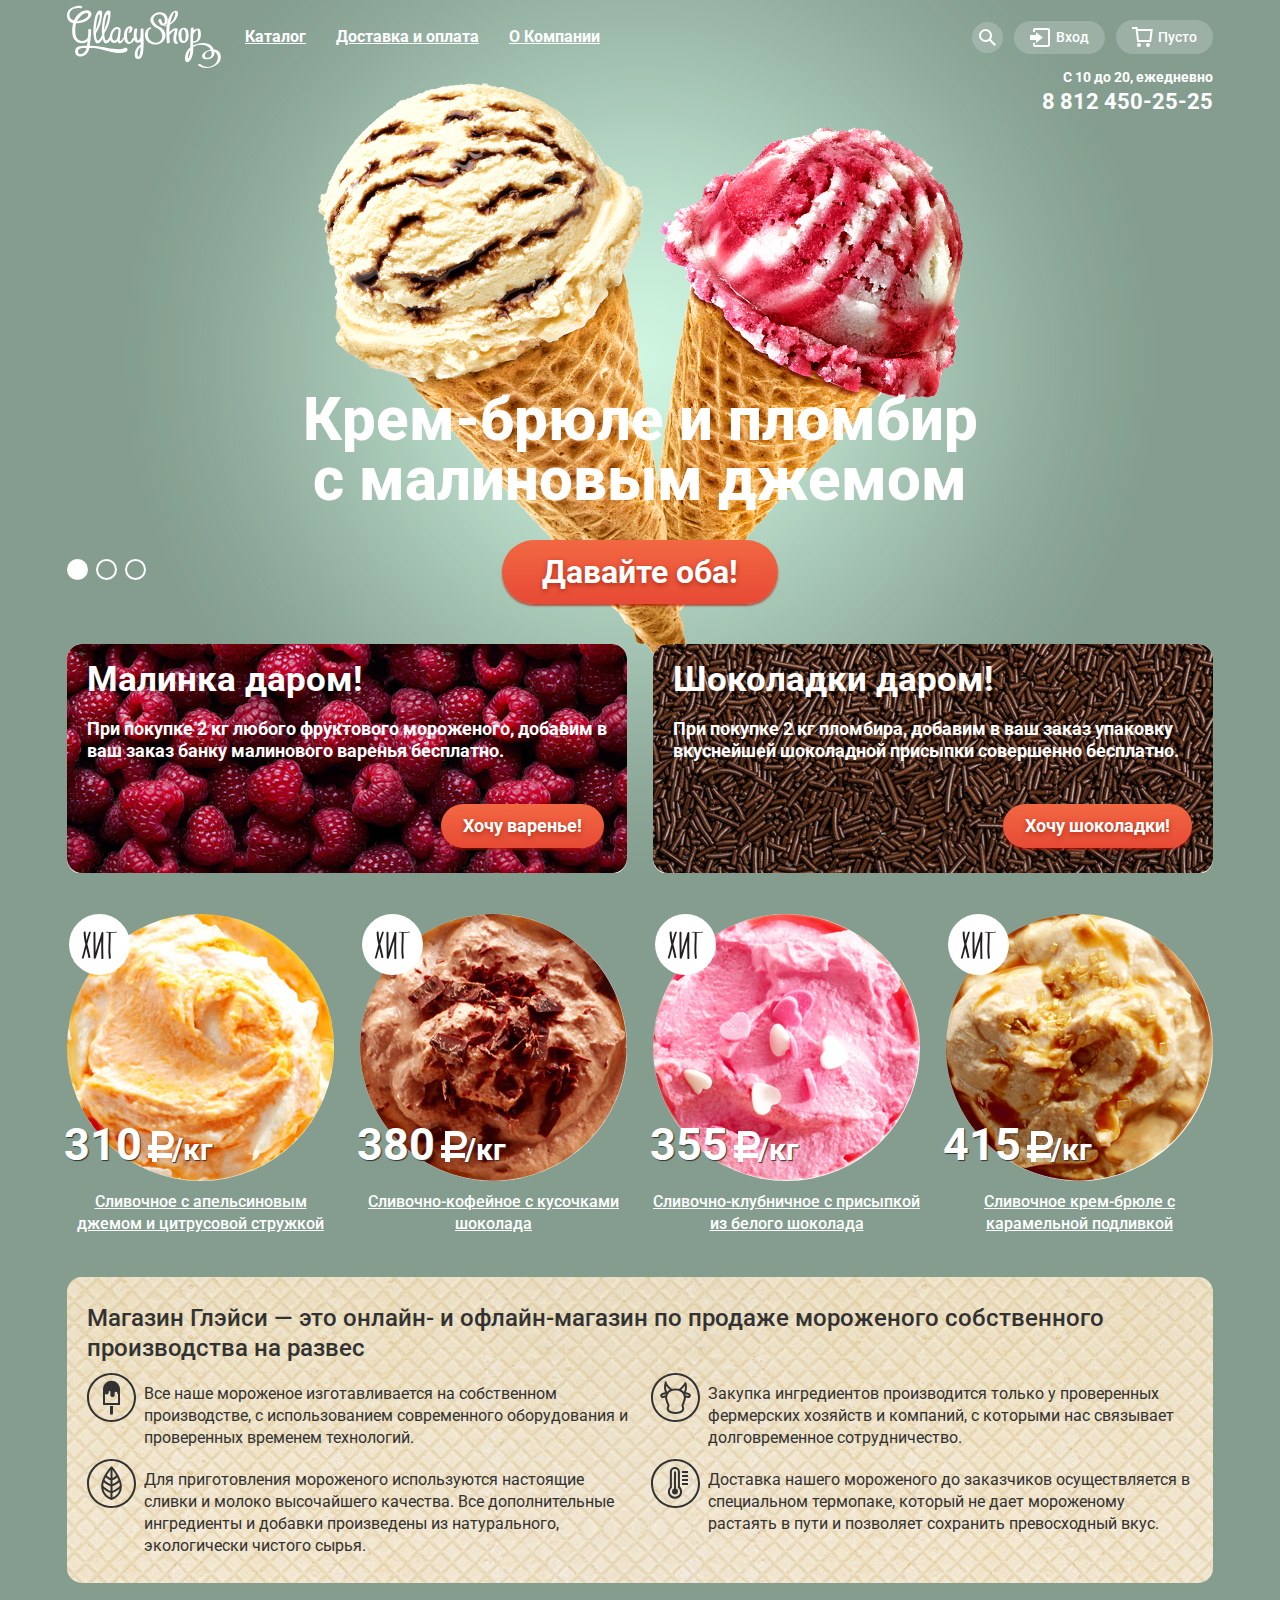
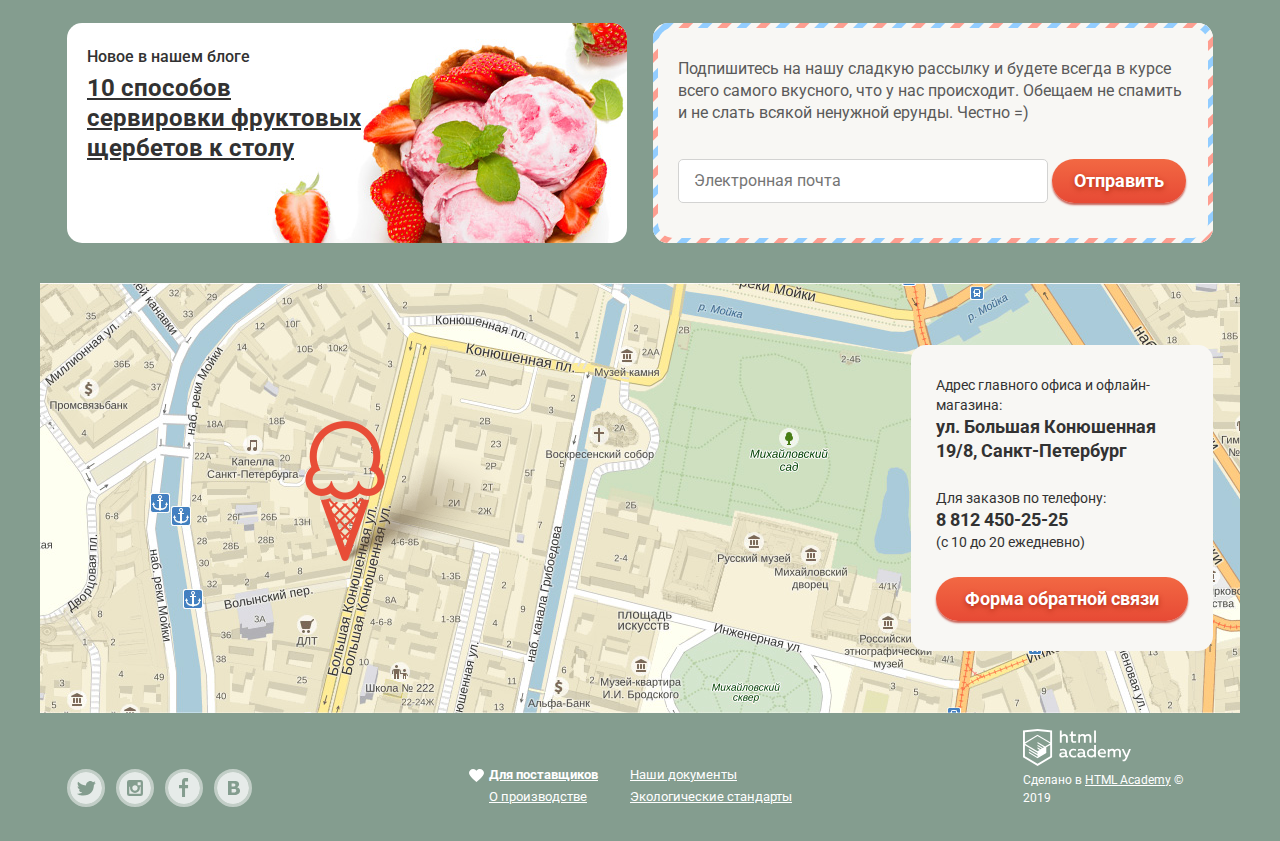
==== index.html @ c4287dc6 "Товары при наведении" ====
<!DOCTYPE html>
<html lang="ru">
<head>
  <meta charset="utf-8">
  <title>HTML Academy: Глейси</title>
  <link href="https://fonts.googleapis.com/css?family=Roboto:400,500,700&amp;subset=cyrillic" rel="stylesheet">
  <link href="css/normalize.css" rel="stylesheet">
  <link href="css/style.css" rel="stylesheet">
</head>
<body>
  <input class="visually-hidden-radio" type="radio" id="product-1" name="toggle" checked>
  <input class="visually-hidden-radio" type="radio" id="product-2" name="toggle">
  <input class="visually-hidden-radio" type="radio" id="product-3" name="toggle">
  <div class="site-wrapper">
    <div class="container">
      <header class="main-header">
        <nav class="main-navigation">
          <a class="main-header-logo"><img src="img/logo.svg" width="154" height="64" alt="Логотип магазина GlassyShop"></a>
          <ul class="list site-navigation">
            <li class="site-navigation-current"><a href="#">Каталог</a>
              <ul class="list catalog-menu">
                <li><a class="new" href="#">Новинки</a></li>
                <li><a href="catalog.html">Сливочное</a></li>
                <li><a href="#">Щербеты</a></li>
                <li><a href="#">Фруктовый лед</a></li>
                <li><a href="#">Мелорин</a></li>
              </ul>
            </li>
            <li><a href="#">Доставка и оплата</a></li>
            <li><a href="#">О Компании</a></li>
          </ul>
          <ul class="list user-navigation">
            <li class="searching">
              <a class="search" href="#">
                <svg xmlns="http://www.w3.org/2000/svg" xmlns:xlink="http://www.w3.org/1999/xlink" width="17" height="17" viewBox="0 0 17 17"><path fill="#fff" d="M16.958 15.527L11.75 10.32A6.455 6.455 0 0 0 13 6.5 6.5 6.5 0 1 0 6.5 13a6.465 6.465 0 0 0 3.839-1.263l5.205 5.204 1.414-1.414zM6.5 11C4.019 11 2 8.981 2 6.5S4.019 2 6.5 2 11 4.019 11 6.5 8.981 11 6.5 11z"/></svg>
                <span class="visually-hidden">Поиск</span>
              </a>
              <ul class="list modal-search">
                <li>
                  <form class="search-form"  method="post" action="https://echo.htmlacademy.ru">
                    <input type="search" placeholder="Что ищем?">
                  </form>
                </li>
              </ul>
            </li>
            <li class="login">
              <a href="#">
                <svg xmlns="http://www.w3.org/2000/svg" xmlns:xlink="http://www.w3.org/1999/xlink" width="21" height="19" viewBox="0 0 21 19"><g fill="#FFF"><path d="M6 14.875L12.917 9.5 6 4.125v2.917H-.042v4.917H6z"/><path d="M18 0H5C3.9 0 3 .9 3 2v2h2V2h13v15H5v-2H3v2c0 1.1.9 2 2 2h13c1.1 0 2-.9 2-2V2c0-1.1-.9-2-2-2z"/></g></svg>
                Вход
              </a>
              <ul class="list modal-login">
                <li>
                  <form class="login-form"  method="post" action="https://echo.htmlacademy.ru">
                    <p><input type="text" placeholder="Электронная почта"></p>
                    <p><input type="password" placeholder="Пароль"></p>
                    <div class="column">
                      <button class="button login-button" type="submit" value="Войти">Войти</button>
                      <div>
                        <a href="#">Забыли пароль?</a>
                        <a href="#">Новая регистрация</a>
                      </div>
                    </div>
                  </form>
                </li>
              </ul>
            </li>
            <li>
              <a aria-label="Корзина">
                <svg xmlns="http://www.w3.org/2000/svg" width="21" height="20" viewBox="0 0 21 20"><g fill="#FFF"><path d="M5.657 2.031L5.422 0H0v2h3.64l1.5 13h13.988l1.699-12.969H5.657zM17.372 13H6.922L5.888 4.031h12.66L17.372 13z"/><circle cx="6.984" cy="18" r="2"/><circle cx="15.984" cy="18" r="2"/></g></svg>
                Пусто
              </a>
            </li>
          </ul>
        </nav>
      </header>
      <main>
        <div class="timetable">
          <p>С 10 до 20, ежедневно</p>
          <a href="tel:88124502525">8 812 450-25-25</a>
        </div>
        <section class="slider">
          <div class="slider-controls">
            <label for="product-1">Первый</label>
            <label for="product-2">Второй</label>
            <label for="product-3">Третий</label>
          </div>
          <ul class="list slider-list">
            <li class="slider-item slide" id="slide1">
              <h3 class="slide-title">
                Крем-брюле и пломбир с малиновым джемом
              </h3>
              <a class="button slide-button" href="#">Давайте оба!</a>
            </li>
            <li class="slider-item slide" id="slide2">
              <h3 class="slide-title">
                Шоколадный пломбир и лимонный сорбет
              </h3>
              <a class="button slide-button" href="#">Давайте оба!</a>
            </li>
            <li class="slider-item slide" id="slide3">
              <h3 class="slide-title">
                Пломбир с помадкой и клубничный щербет
              </h3>
              <a class="button slide-button" href="#">Давайте оба!</a>
            </li>
          </ul>
        </section>
        <section class="promo">
          <ul class="list promo-list">
            <li class="promo-item promo-item-one">
              <h2>Малинка даром!</h2>
              <p>При покупке 2 кг любого фруктового мороженого, добавим в ваш заказ банку малинового варенья бесплатно.</p>
              <a class="button" href="#">Хочу варенье!</a>
            </li>
            <li class="promo-item promo-item-two">
              <h2>Шоколадки даром!</h2>
              <p>При покупке 2 кг пломбира, добавим в ваш заказ упаковку вкуснейшей шоколадной присыпки совершенно бесплатно.</p>
              <a class="button" href="#">Хочу шоколадки!</a>
            </li>
          </ul>
        </section>
        <section class="catalog">
          <ul class="list catalog-list">
            <li class="catalog-item  hit">
              <article class="ice">
                <img src="img/orange-ice-cream.jpg" width="267" height="267" alt="Шарик апельсинового мороженого">
                <p>310<span>/кг</span></p>
                <h1><a class="ice-name" href="#">Сливочное с апельсиновым джемом и цитрусовой стружкой</a></h1>
                <a class="button button-catalog" href="#">Быстрый просмотр</a>
              </article>
            </li>
            <li class="catalog-item hit">
              <article class="ice">
                <img src="img/coffee-ice-cream.jpg" width="267" height="267" alt="Шарик кофейного мороженого">
                <p>380<span>/кг</span></p>
                <h1><a class="ice-name" href="#">Сливочно-кофейное с кусочками шоколада</a></h1>
                <a class="button button-catalog" href="#">Быстрый просмотр</a>
              </article>
            </li>
            <li class="catalog-item  hit">
              <article class="ice">
                <img src="img/strawberry-ice-cream.jpg" width="267" height="267" alt="Шарик клубничного мороженого">
                <p>355<span>/кг</span></p>
                <h1><a class="ice-name" href="#">Сливочно-клубничное с присыпкой из белого шоколада</a></h1>
                <a class="button button-catalog" href="#">Быстрый просмотр</a>
              </article>
            </li>
            <li class="catalog-item  hit">
              <article class="ice">
                <img src="img/caramel-ice-cream.jpg" width="267" height="267"  alt="Шарик мороженого крем-брюле">
                <p>415<span>/кг</span></p>
                <h1><a class="ice-name" href="#">Сливочное крем-брюле с карамельной подливкой</a></h1>
                <a class="button button-catalog" href="#">Быстрый просмотр</a>
              </article>
            </li>
          </ul>
        </section>
        <section class="info">
          <b>Магазин Глэйси — это онлайн- и офлайн-магазин по продаже мороженого собственного производства на развес</b>
          <ul class="list info-list">
            <li class="ice-cream info-item">Все наше мороженое изготавливается на собственном производстве, с использованием современного оборудования и проверенных временем технологий.</li>
            <li class="farms info-item">Закупка ингредиентов  производится только у проверенных фермерских хозяйств и компаний, с которыми нас связывает долговременное сотрудничество.</li>
            <li class="eco info-item">Для приготовления мороженого используются настоящие сливки и молоко высочайшего качества. Все дополнительные ингредиенты и добавки произведены из натурального, экологически чистого сырья.</li>
            <li class="pack info-item">Доставка нашего мороженого до заказчиков осуществляется в специальном термопаке, который не дает мороженому растаять в пути и позволяет сохранить превосходный вкус.</li>
          </ul>
        </section>
        <div class="section">
          <article class="news">
            <h1>Новое в нашем блоге</h1>
            <a href="#">10 способов сервировки фруктовых щербетов к столу</a>
          </article>
          <section class="distribution">
            <div class="background">
              <p>Подпишитесь на нашу сладкую рассылку и будете всегда в курсе всего самого вкусного, что у нас происходит. Обещаем не спамить и не слать всякой ненужной ерунды. Честно =)</p>
              <form class="distribution-form" method="post" action="https://echo.htmlacademy.ru">
                <input type="text" placeholder="Электронная почта">
                <button class="button" type="submit" value="Отправить">Отправить</button>
              </form>
            </div>
          </section>
        </div>
        <section class="map-contact">
          <img src="img/map.jpg" width="1200" height="430" alt="Карта с адресом">
          <div class="contacts">
            <p>Адрес главного офиса и офлайн-магазина:</p>
            <address class="space">ул. Большая Конюшенная 19/8, Санкт-Петербург</address>
            <p>Для заказов по телефону:</p>
            <address>8 812 450-25-25</address>
            <p class="space">(с 10 до 20 ежедневно)</p>
            <a class="button feedback-button" href="#">Форма обратной связи</a>
          </div>
        </section>
      </main>
      <footer class="main-footer">
          <ul class="list social-list">
            <li>
              <a class="social-item social-tw" href="#">
                <svg xmlns="http://www.w3.org/2000/svg" width="32" height="32" viewBox="0 0 32 32"><path fill="#FFF" d="M16 0C7.164 0 0 7.164 0 16c0 8.837 7.164 16 16 16 8.837 0 16-7.163 16-16 0-8.836-7.163-16-16-16zm7.944 12.809c-.251 6.516-3.463 10.832-10.992 10.702h-.486c-.447 0-4.543-.443-5.344-1.823 2.479.19 4.247-.406 5.12-1.136-1.048-.289-2.923-.461-3.251-2.848.384.104.618.221 1.299.113-1.307-.824-2.758-1.519-2.679-3.643.311.317 1.164.518 1.46.457-.768-.233-2.149-3.244-.974-4.781 1.984 1.79 4.075 3.482 7.804 3.643.227-2.214 1.24-3.699 3.168-4.325 1.84-.479 3.255.26 3.901 1.138.737-.224 1.453-.466 2.193-.685-.004.833-.569 1.463-.935 1.709.747.165 1.423-.475 1.423-.475-.184.963-1.094 1.725-1.707 1.954z"/></svg>
                <span class="visually-hidden">Твиттер</span>
              </a>
            </li>
            <li>
              <a class="social-item social-ig" href="#">
                <svg xmlns="http://www.w3.org/2000/svg" width="32" height="32" viewBox="0 0 32 32"><g fill="#FFF"><path d="M20.916 16a4.938 4.938 0 1 1-9.877 0c0-.394.051-.773.138-1.14h-.897v6.838h11.396V14.86h-.897c.086.367.137.746.137 1.14z"/><path d="M15.978 18.659c1.466 0 2.659-1.193 2.659-2.659s-1.193-2.659-2.659-2.659c-1.466 0-2.659 1.193-2.659 2.659s1.192 2.659 2.659 2.659zM18.637 10.302h3.039v3.039h-3.039z"/><path d="M16 0C7.164 0 0 7.164 0 16c0 8.837 7.164 16 16 16 8.837 0 16-7.163 16-16 0-8.836-7.163-16-16-16zm7.955 21.698a2.285 2.285 0 0 1-2.279 2.279H10.279A2.285 2.285 0 0 1 8 21.698V10.302a2.286 2.286 0 0 1 2.279-2.279h11.396a2.286 2.286 0 0 1 2.279 2.279v11.396z"/></g></svg>
                <span class="visually-hidden">Инстаграм</span>
              </a>
            </li>
            <li>
              <a class="social-item social-fb" href="#">
                <svg xmlns="http://www.w3.org/2000/svg" width="32" height="32" viewBox="0 0 32 32"><path fill="#FFF" d="M16 0C7.164 0 0 7.163 0 16s7.164 16 16 16c8.837 0 16-7.164 16-16S24.837 0 16 0zm4.062 9.455h-3.021v3.444h3.021v3.445h-3.021v8.61H14.02v-8.61H11v-3.445h3.021V9.455c0-1.902 1.353-3.445 3.021-3.445h3.021v3.445z"/></svg>
                <span class="visually-hidden">Фейсбук</span>
              </a>
            </li>
            <li>
              <a class="social-item social-vk" href="#">
                <svg xmlns="http://www.w3.org/2000/svg" width="32" height="32" viewBox="0 0 32 32"><g fill="#FFF"><path d="M16.637 14.495c.402-.019.719-.082.951-.188.326-.145.54-.33.641-.559.101-.229.15-.496.15-.797 0-.232-.058-.465-.174-.697-.116-.232-.322-.405-.617-.517-.264-.1-.592-.155-.984-.165a76.242 76.242 0 0 0-1.652-.014h-.339v2.965h.565c.571 0 1.057-.009 1.459-.028zM18.118 17.084c-.282-.081-.672-.125-1.166-.132a127.97 127.97 0 0 0-1.55-.009h-.79v3.493h.264c1.014 0 1.74-.003 2.18-.009a3.2 3.2 0 0 0 1.212-.245c.377-.157.633-.364.774-.625s.214-.562.214-.9c0-.446-.088-.788-.261-1.03-.17-.241-.464-.423-.877-.543z"/><path d="M16 0C7.164 0 0 7.164 0 16c0 8.837 7.164 16 16 16 8.837 0 16-7.163 16-16 0-8.836-7.163-16-16-16zm6.602 20.531a3.73 3.73 0 0 1-1.124 1.327c-.552.415-1.161.71-1.823.886s-1.501.264-2.519.264h-6.121V8.987h5.443c1.13 0 1.957.038 2.48.113a5.126 5.126 0 0 1 1.561.5c.533.27.929.632 1.189 1.087.26.455.392.975.392 1.558 0 .678-.179 1.278-.536 1.795-.358.518-.863.92-1.517 1.208v.075c.917.182 1.642.559 2.179 1.13.537.571.807 1.325.807 2.261 0 .678-.138 1.283-.411 1.817z"/></g></svg>
                <span class="visually-hidden">ВКонтакте</span>
              </a>
            </li>
          </ul>
        <div class="documents">
          <ul class="list provider">
            <li><a class="strong" href="#"><strong>Для поставщиков</strong></a></li>
            <li><a href="#">О производстве</a></li>
          </ul>
          <ul class="list documents-list">
            <li><a href="#">Наши документы</a></li>
            <li><a href="#">Экологические стандарты</a></li>
          </ul>
        </div>
        <div class="copyrigth">
          <a href="https://htmlacademy.ru/intensive/htmlcss">
            <img src="img/logo-htmlacademy.svg" width="108" height="39" alt="Логотип HTML Academy">
          </a>
          <p>Сделано в <a href="https://htmlacademy.ru/intensive/htmlcss">HTML Academy</a> © 2019</p>
        </div>
      </footer>
      <form class="feedback-form" method="post" action="https://echo.htmlacademy.ru">
        <p>Мы обязательно вам ответим!</p>
        <p><input type="text" name="person" placeholder="Как вас зовут?"></p>
        <p><input type="text" name="mail" placeholder="Ваша почта для ответа?"></p>
        <p><textarea rows="6" name="letter" placeholder="Напишите что-нибудь..."></textarea></p>
        <button class="button" type="submit" value="Отправить">Отправить</button>
        <button class="modal-close" value="Закрыть">Закрыть</button>
      </form>
    </div>
  </div>
  <script>
    var feedback = document.querySelector(".feedback-button");

    var popup = document.querySelector(".feedback-form");
    var close = popup.querySelector(".modal-close");

    var person = popup.querySelector("[name=person]");
    var mail = popup.querySelector("[name=mail]");
    var letter = popup.querySelector("[name=letter]");


    feedback.addEventListener("click", function (evt) {
      evt.preventDefault();
      popup.classList.add("modal-show");
      person.focus();
  });

    close.addEventListener("click", function (evt) {
      evt.preventDefault();
      popup.classList.remove("modal-show");
      popup.classList.remove("modal-error");
    });

    popup.addEventListener("submit", function (evt) {
      if (!person.value || !mail.value || !letter.value) {
        evt.preventDefault();
        popup.classList.remove("modal-error");
        popup.offsetWidth = popup.offsetWidth;
        popup.classList.add("modal-error");
      }
    });

    window.addEventListener("keydown", function (evt) {
      if (evt.keyCode === 27) {
        evt.preventDefault();
        if (popup.classList.contains("modal-show")) {
          popup.classList.remove("modal-show");
          popup.classList.remove("modal-error");
        }
      }
    });
  </script>
</body>
</html>
---- css/style.css ----
html{
  box-sizing: border-box;
}

*, *::before, *::after{
  box-sizing: inherit;
}

body{
  margin: 0;
  font-family: "Roboto", Arial, sans-serif;
  font-size: 16px;
  line-height: 22px;
  font-weight: 400;
  color: #ffffff;
  background-color: #849d8f;
}

img{
  max-width: 100%;
  height: auto;
}

.visually-hidden-radio{
  position: absolute;
  width: 1px;
  height: 1px;
  clip: rect(0, 0, 0, 0);
}

.visually-hidden:not(:focus):not(:active){
  position: absolute;
  width: 1px;
  height: 1px;
  margin: -1px;
  border: 0;
  padding: 0;
  white-space: nowrap;
  clip-path: inset(100%);
  clip: rect(0 0 0 0);
  overflow: hidden;
}

.list{
  list-style: none;
  margin: 0px;
  padding: 0px;
}

.site-wrapper{
  background-color: #849d8f;
  background-image: url("../img/slider-one.png");
  background-repeat: no-repeat;
  background-position: top center;
  transition: background-image 0.5s ease, background-color 0.5s ease;
}

.site-wrapper::before,
.site-wrapper::after{
  content: "";
  visibility: hidden;
}

.site-wrapper::before{
  background-image: url("../img/slider-two.png");
}

.site-wrapper::after{
  background-image: url("../img/slider-three.png");
}

.container{
  width: 1200px;
  margin: 0 auto;
  padding: 0 27px;
}

.slider{
  position: relative;
  padding-top: 321px;
  text-align: center;
  color: #ffffff;
}

.slider-list{
  margin: 0;
  padding: 0;
  list-style: none;
}

.slide{
  display: none;
}

.slide-title{
  width: 700px;
  margin: -45px auto 30px;
  font-size: 60px;
  line-height: 60px;
  font-weight: 800;
}

.button{
  display: inline-block;
  padding: 10px 22px;
  text-align: center;
  vertical-align: top;
  font-size: 18px;
  line-height: 24px;
  font-weight: 700;
  text-decoration: none;
  color: #ffffff;
  text-shadow: 0 2px 5px rgba(160, 32, 11, 0.76);
  background: #f26843;
  background: linear-gradient(to bottom, #f26843 0%, #e74a35 100%);
  box-shadow: 0 2px 2px rgba(172, 16, 0, 0.64);
  border: none;
  border-radius: 25px;
  cursor: pointer;
}

.button:hover,
.button:focus{
  background: linear-gradient(to bottom, #f58669 0%, #ec6f5e 100%);
  box-shadow: 0 2px 2px rgba(172, 16, 0, 1);
}

.button:active{
  background: linear-gradient(to bottom, #d84732 0%, #e1613e 100%);
  box-shadow: inset 0 2px 2px rgba(172, 16, 0, 1);
}

a.slide-button{
  font-size: 32px;
  line-height: 44px;
  font-weight: 700;
  padding: 10px 40px;
  margin-bottom: 40px;
  border-radius: 50px;
}

.slider-controls{
  position: absolute;
  bottom: 63px;
  left: 0;
  z-index: 20;
  font-size: 0;
}

.slider-controls label{
  display: inline-block;
  width: 21px;
  height: 21px;
  margin-right: 8px;
  vertical-align: top;
  background-color: transparent;
  border: 2px solid #ffffff;
  border-radius: 50%;
  cursor: pointer;
}

.slider-controls label:hover,
.slider-controls label:focus{
  background-color: rgba(255, 255, 255, 0.4)
}

#product-1:checked ~ .site-wrapper{
  background-color: #849d8f;
  background-image: url("../img/slider-one.png");
}

#product-2:checked ~ .site-wrapper{
  background-color: #8996a6;
  background-image: url("../img/slider-two.png");
}

#product-3:checked ~ .site-wrapper{
  background-color: #9d8b84;
  background-image: url("../img/slider-three.png");
}

#product-1:checked ~ .site-wrapper #slide1,
#product-2:checked ~ .site-wrapper #slide2,
#product-3:checked ~ .site-wrapper #slide3{
  display: block;
}

#product-1:checked ~ .site-wrapper label[for="product-1"],
#product-2:checked ~ .site-wrapper label[for="product-2"],
#product-3:checked ~ .site-wrapper label[for="product-3"]{
  background-color: #ffffff;
}

.main-navigation{
  padding: 5px 0px 0px;
  display: flex;
}

.main-header-logo{
  width: 154px;
  height: 64px;
  margin-right: 9px;
}

.site-navigation{
  display: flex;
  flex-wrap: wrap;
  align-items: center;
  margin: 0;
  margin-right: 26px;
  padding: 0;
  width: 690px;
  font-size: 16px;
  line-height: 18px;
  font-weight: 700;
}

.user-navigation{
  display: flex;
  flex-wrap: wrap;
  justify-content: flex-end;
  align-items: center;
  margin: 0;
  padding: 0;
  width: 267px;
  font-size: 14px;
  line-height: 16px;
  font-weight: 500;
}

.site-navigation a{
  display: block;
  padding: 7px 15px;
  vertical-align: middle;
  color: #ffffff;
}

.user-navigation a{
  display: flex;
  align-items: center;
  justify-content: space-between;
  vertical-align: middle;
  color: #ffffff;
  padding: 7px 16px;
  margin-left: 11px;
  background-color: rgba(255, 255, 255, 0.2);
  border-radius: 20px;
  text-decoration: none;
}

.user-navigation .search{
  padding: 7px 7px;
  border-radius: 18px;
  margin-left: auto;
}

.user-navigation svg{
  margin-right: 5px;
}

.search svg{
  margin-right: 0px;
}

.site-navigation a:hover,
.site-navigation a:focus,
.user-navigation a:hover,
.user-navigation a:focus{
  color: #323232;
  background-color: #f8f7f4;
  text-decoration: none;
  border-radius: 15px;
}

.site-navigation a:active{
  box-shadow: inset 0 7px 5px -5px #323232;
}

a:hover path,
a:focus path,
a:hover circle,
a:focus circle{
  fill: #323232;
}

.user-navigation .basket-catalog{
  padding: 9px 15px;
  padding-left: 45px;
  color: #000000;
  background-color: #f7f6f3;
  background-image: url("../img/basket-red.svg");
  background-repeat: no-repeat;
  background-position: 15px 5px;
}

.current{
  color: #ffffff;
  background-color: #d07058;
  text-decoration: none;
  border-radius: 15px;
}

.site-navigation .site-navigation-current{
  position: relative;
}

.site-navigation .catalog-menu{
  display: none;
  position: absolute;
  top: 36px;
  left: -5px;
  padding: 0px;
  padding-bottom: 10px;
  margin: 0px;
  width: 143px;
  background-color: #f8f7f4;
  border-radius: 5px;
  z-index: 10;
  box-shadow: 0 15px 30px -5px #323232;
}

.site-navigation-current:hover .catalog-menu,
.site-navigation-current:focus .catalog-menu{
  display: block;
}

.catalog-menu a{
  color: #323232;
  font-size: 14px;
  line-height: 16px;
  font-weight: 400;
  text-decoration: none;
  padding: 10px 20px 5px;
}

.catalog-menu a:hover,
.catalog-menu a:focus{
  color: #323232;
  background-color: #fbded7;
  border-radius: 0px;
}

.catalog-menu a:active{
  color: #323232;
  background-color: #f6b5a5;
  border-radius: 0px;
}

.catalog-menu .new{
  position: relative;
  font-weight: 700;
  padding: 10px 20px;
}

.catalog-menu .new::after{
  content: "";
  position: absolute;
  top: 38px;
  left: 6px;
  width: 128px;
  height: 2px;
  background-color: #d1d0ce;
}

.searching{
  position: relative;
}

.modal-search{
  display: none;
  margin: 0px;
  padding: 0px;
  position: absolute;
  top: 35px;
  left: -310px;
  box-shadow: 0 15px 30px -5px #323232;
}

.search-form{
  width: 341px;
  padding: 20px 15px;
  background: #f8f7f4;
  border-radius: 5px;
}

.search-form input{
  width: 311px;
  padding: 9px 14px;
  font-size: 16px;
  line-height: 24px;
  color: #323232;
  border: 1px solid #d3d3d2;
  border-radius: 5px;
}

.search-form input:focus{
  outline: 2px solid #8fbdec;
}

.searching:hover .modal-search,
.searching:focus .modal-search{
  display: block;
}

.login{
  position: relative;
}

.modal-login{
  display: none;
  margin: 0px;
  padding: 0px;
  position: absolute;
  top: 35px;
  left: -175px;
  z-index: 10;
  box-shadow: 0 15px 30px -5px #323232;
}

.modal-login .login-button{
  padding: 10px 25px;
}

.login-form{
  width: 277px;
  padding: 20px 20px;
  background: #f8f7f4;
  border-radius: 5px;
}

.column{
  display: flex;
  justify-content: space-between;
  align-items: flex-start;
}

.login-form p{
  padding: 0px;
  margin: 0px;
  margin-bottom: 20px;
}

.login-form input{
  width: 240px;
  padding: 9px 13px;
  font-size: 16px;
  line-height: 24px;
  font-weight: 400;
  color: #323232;
  border: 1px solid #d3d3d2;
  border-radius: 5px;
}

.login-form input:focus{
  outline: 2px solid #8fbdec;
}

.login-form a{
  padding: 0px;
  margin: 0px;
  font-size: 13px;
  line-height: 24px;
  font-weight: 400;
  color: #323232;
  text-decoration: underline;
  background: none;
}

.login-form a:hover,
.login-form a:focus{
  color:#ffbc9e;
  text-decoration: underline;
}

.login:hover .modal-login,
.login:focus .modal-login{
  display: block;
}

.basket{
  position: relative;
}

.modal-basket{
  display: none;
  position:absolute;
  top: 35px;
  right: -2px;
  width: 540px;
  background-color: #f8f7f4;
  color: #323232;
  font-size: 13px;
  line-height: 16px;
  font-weight: 400;
  padding: 12px 15px 20px;
  border-radius: 5px;
  z-index: 10;
  box-shadow: 0 15px 30px -5px #323232;
}

.basket-table{
  width: 100%;
}

.basket-table td{
  padding: 17px 0;
  vertical-align: baseline;
}

.basket-table .name-ice{
  width: 280px;
  padding-left: 50px;
}

.basket-table .name-orange{
  background-image: url(../img/basket-ice-orange.png);
  background-size: 32px 32px;
  background-repeat: no-repeat;
  background-position: 10px 10px;
}

.basket-table .name-strawberry{
  background-image: url(../img/basket-ice-strawberry.png);
  background-size: 32px 32px;
  background-repeat: no-repeat;
  background-position: 10px 10px;
}

.basket-table .mass{
  text-align: right;
}

.basket-table .cost{
  color: #999999;
}

.basket-table .price{
  text-align: center;
}

.basket-table .sum{
  border-top: 1px solid #cacac7;
  font-size: 15px;
  line-height: 18px;
  font-weight: 700px;
  text-align: right;
  padding-top: 13px;
  padding-bottom: 12px;
}

.modal-close-basket{
  vertical-align: middle;
  width: 11px;
  height: 11px;
  font-size: 0;
  background-color: transparent;
  background-image: url(../img/cross-small.svg);
  background-repeat: no-repeat;
  background-position: center;
  border: 0;
  cursor: pointer;
}

.basket-table+.button{
  margin-left: 340px;
  display: inline-block;
  padding: 10px 14px;
  text-align: center;
  vertical-align: top;
  font-size: 18px;
  line-height: 24px;
  font-weight: 700;
  text-decoration: none;
  color: #ffffff;
  text-shadow: 0 2px 5px rgba(160, 32, 11, 0.76);
  background: #f26843;
  background: linear-gradient(to bottom, #f26843 0%, #e74a35 100%);
  box-shadow: 0 2px 2px rgba(172, 16, 0, 0.64);
  border: none;
  border-radius: 20px;
  cursor: pointer;
}

.basket-table+.button:hover,
.basket-table+.button:focus{
  background: linear-gradient(to bottom, #f58669 0%, #ec6f5e 100%);
  box-shadow: 0 2px 2px rgba(172, 16, 0, 1);
  color: #ffffff;
  border-radius: 20px;
}

.basket-table+.button:active{
  background: linear-gradient(to bottom, #d84732 0%, #e1613e 100%);
  box-shadow: inset 0 2px 2px rgba(172, 16, 0, 1);
  color: #ffffff;
  border-radius: 20px;
}

.basket:hover .modal-basket,
.basket:focus .modal-basket{
  display: block;
}

@keyframes bounce {
  0% {
    transform: translateY(-2000px);
  }

  70% {
    transform: translateY(30px);
  }

  90% {
    transform: translateY(-10px);
  }

  100% {
    transform: translateY(0);
  }
}

@keyframes shake {
  0%,
  100% {
    transform: translateX(0);
  }

  10%,
  30%,
  50%,
  70%,
  90% {
    transform: translateX(-10px);
  }

  20%,
  40%,
  60%,
  80% {
    transform: translateX(10px);
  }
}

.feedback-form{
  display: none;
  width: 477px;
  padding: 15px 25px 27px;;
  position: fixed;
left: 392px;
top: 105px;
  background-color: #f8f7f4;
  font-size: 24px;
  line-height: 28px;
  font-weight: 500;
  color: #323232;
  border-radius: 10px;
}

.feedback-form p{
  margin: 0px;
  margin-bottom: 20px;
  padding: 0px;
}

.modal-close{
  position: absolute;
  top: 15px;
  right: 15px;
  width: 18px;
  height: 18px;
  font-size: 0;
  background-color: transparent;
  border: 0;
  background-image: url(../img/cross-big.svg);
  background-repeat: no-repeat;
  background-position: top;
  border: 0;
  cursor: pointer;
}

.feedback-form input{
  width: 267px;
  padding: 9px 15px;
  font-size: 16px;
  line-height: 24px;
  color: #323232;
  border: 1px solid #d3d3d2;
  border-radius: 5px;
}

.feedback-form input:focus{
  outline: 2px solid #8fbdec;
}

.feedback-form textarea{
  width: 427px;
  padding: 6px 15px 2px;
  font-family: inherit;
  font-size: 16px;
  line-height: 24px;
  font-weight: 400;
  color: #999999;
  border: 1px solid #d3d3d2;
  border-radius: 5px;
}

.feedback-form textarea:focus{
  outline: 2px solid #8fbdec;
}

.feedback-form .button{
  position: relative;
  left: 292px;
}

.modal-show {
  display: block;
  animation: bounce 0.6s;
}

.modal-error {
  animation: shake 0.6s;
}

.catalog-title{
  font-size: 35px;
  line-height: 41px;
  font-weight: 700;
  margin: 0px;
  margin-bottom: 25px;
  padding: 0px;
}

.timetable{
  font-size: 14px;
  line-height: 16px;
  font-weight: 700;
  text-align: right;
  margin: 0;
  padding: 0;
}

.timetable p{
  padding: 0px;
  margin: 0px;
  margin-bottom: 5px;
}

.timetable a{
  font-size: 22px;
  line-height: 24px;
  font-weight: 700;
  color: #ffffff;
  text-decoration: none;
}

.timetable a:hover,
.timetable a:focus,
.timetable a:active{
  color:#ffbc9e;
}

.breadcrumbs{
  padding: 0;
  margin: 0;
  margin-top: -20px;
  display: flex;
  flex-wrap: wrap;
  justify-content: space-between;
  width: 220px;
}

.breadcrumbs a{
  font-size: 14px;
  line-height: 16px;
  font-weight: 400;
  color: #ffffff;
  text-decoration: underline;
}

.breadcrumbs a:hover,
.breadcrumbs a:focus,
.breadcrumbs a:active{
  color:#ffbc9e;
}

.breadcrumbs-current a{
  text-decoration: none;
}

.breadcrumbs li{
  position: relative;
}

.breadcrumbs li::after{
  content: "»";
  position: absolute;
  left: 61px;
}

.breadcrumbs .breadcrumbs-current::after{
  display: none;
}

.big-filter{
  display: flex;
  flex-wrap: wrap;
  align-items: flex-end;
  width: 880px;
  margin-bottom: 35px;
}

.big-filter legend{
  font-size: 14px;
  line-height: 16px;
  font-weight: 500;
  margin-bottom: 8px;
  padding-left: 16px;
}

.filter{
  padding: 0px;
  margin: 0px;
  margin-right: 15px;
  border: none;
}

.filter-sort select{
  margin: 0px;
  margin-bottom: 17px;
  padding: 7px 15px 9px;
  width: 193px;
  background-color: #abbcb2;
  border: none;
  font-size: 16px;
  line-height: 18px;
  font-weight: 500;
  color: #ffffff;
  border-radius: 20px;
  -webkit-appearance: none;
  -moz-appearance: none;
  -ms-appearance: none;
  background-image: url("../img/icon-down-dir.svg");
  background-repeat: no-repeat;
  background-position: 168px 13px;
}

.filter-sort select:hover,
.filter-sort select:focus{
  background-color: #ffffff;
  color: #323232;
  background-image: url("../img/select-arrow.svg");
  background-repeat: no-repeat;
  background-position: 170px 16px;
}

.range-controls {
  margin-bottom: 17px;
  position: relative;
  height: 32px;
  padding: 16px 22px 18px;
  background-color: #abbcb2;
  border-radius: 20px;
}

.range-controls .scale {
  height: 4px;
  width: 176px;
  background: #d1dad3;
}

.range-controls .bar {
  position: absolute;
  left: 40px;
  width: 100px;
  height: 4px;
  background: #f8f7f4;
}

.range-controls .toggle {
  position: absolute;
  top: 8px;
  left: 35px;
  width: 20px;
  height: 20px;
  padding: 0;
  border: 8px solid #ffffff;
  background-color: #ababab;
  border-radius: 50%;
  cursor: pointer;
}

.range-controls .toggle-max {
  left: 132px;
}

.filter-fat{
  display: flex;
  flex-wrap: wrap;
  justify-content: space-between;
  width: 415px;
  padding: 7px 14px;
  margin-bottom: 17px;
  background-color: #abbcb2;
  border-radius: 20px;
}

.filter-fat li{
  position: relative;
  padding-left: 32px;
}

.filter-input-radio + label::before{
  content: "";
  position: absolute;
  top: -1px;
  left: 0px;
  width: 25px;
  height: 25px;
  background-image: url("../img/radio-off.svg");
  background-repeat: no-repeat;
  background-position: 0 0;
}

.filter-input-radio:checked + label::before{
  content: "";
  position: absolute;
  top: -1px;
  left: 0px;
  width: 25px;
  height: 25px;
  background-image: none;
}

.filter-input-radio:checked + label::after{
  content: "";
  position: absolute;
  top: -1px;
  left: 0px;
  width: 25px;
  height: 25px;
  background-image: url("../img/radio-on.svg");
  background-repeat: no-repeat;
  background-position: 0 0;
}

.filter-topping{
  display: flex;
  flex-wrap: wrap;
  justify-content: space-between;
  width: 702px;
  padding: 7px 19px;
  background-color: #abbcb2;
  border-radius: 20px;
}

.filter-topping li{
  position: relative;
  padding-left: 32px;
}

.filter-input-checkbox + label::before{
  content: "";
  position: absolute;
  top: 0px;
  left: 0px;
  width: 25px;
  height: 25px;
  background-image: url("../img/checkbox-off.svg");
  background-repeat: no-repeat;
  background-position: 0 0;
}

.filter-input-checkbox:checked + label::before{
  content: "";
  position: absolute;
  top: 0px;
  left: 0px;
  width: 25px;
  height: 25px;
  background-image: none;
}

.filter-input-checkbox:checked + label::after{
  content: "";
  position: absolute;
  top: 0px;
  left: 0px;
  width: 25px;
  height: 25px;
  background-image: url("../img/checkbox-on.svg");
  background-repeat: no-repeat;
  background-position: 0 0;
}

.big-filter button{
  margin: 0px;
  padding: 7px 27px 8px;
  font-size: 16px;
  line-height: 18px;
  font-weight: 500;
  color: #ffffff;
  background: #a6b7ae;
  border: 2px solid #ffffff;
  border-radius: 20px;
  outline: none;
}

.big-filter button:hover,
.big-filter button:focus{
  background: #ffffff;
  color: #323232;
}

.big-filter button:active{
  border:none;
  padding: 9px 29px 10px;
  box-shadow: inset 0 7px 5px -5px #323232;
}

.promo{
  font-size: 18px;
  line-height: 22px;
  font-weight: 700;
  margin-bottom: 35px;
}

.promo h2{
  font-size: 35px;
  line-height: 41px;
  font-weight: 700;
  padding: 0px;
  margin: 0px;
  margin-bottom: 16px;
}

.promo p{
  margin-bottom: 42px;
}

.promo-item-one{
  background: url("../img/raspberry-background.jpg") no-repeat;
}

.promo-item-one .button{
  margin-left: 354px;
}

.promo-item-two{
  background: url("../img/chocolate-background.jpg") no-repeat;
}

.promo-item-two .button{
  margin-left: 330px;
}

.promo-list{
  padding: 0;
  margin: 0;
  display: flex;
  justify-content: space-between;
}

.promo-item{
  width: 560px;
  height: 230px;
  padding: 15px 20px 20px;
  border-radius: 15px;
}

.catalog{
  width: 1172px;
  font-size: 45px;
  line-height: 41px;
  font-weight: 700;
  margin: 0px;
  margin-bottom: 7px;
}

.catalog-list h1{
  text-align: center;
  font-size: 16px;
  line-height: 22px;
  font-weight: 500;
  margin: 0;
  margin-top: 5px;
}

.catalog span{
  font-size: 30px;
  line-height: 45px;
  font-weight: 700;
  padding-left: 30px;
  margin: 0px;
}

.catalog span::before{
  content: "";
  position: absolute;
  top: 5px;
  left: 82px;
  width: 31px;
  height: 36px;
  background-image: url("../img/ruble.svg");
  background-repeat: no-repeat;
  background-position: 0 0;
}

.catalog a{
  font-size: 16px;
  line-height: 22px;
  font-weight: 500;
  color: #ffffff;
  margin: 0px;
}

.catalog a:hover,
.catalog a:focus,
.catalog a:active{
  color:#ffbc9e;
}

.catalog-list{
  padding: 0px;
  display: flex;
  flex-wrap: wrap;
}

.catalog-list li{
  width: 293px;
  position: relative;
  margin: 0px 13px 15px -13px;

}

.catalog-list li:nth-child(4n){
  margin-right: 0px;
}

.catalog-list img{
  margin: 0px;
  border-radius: 50%;
}

.hit{
  position: relative;
}

.hit::before{
  content: "";
  position: absolute;
  top: 5px;
  left: 15px;
  width: 61px;
  height: 61px;
  background-image: url("../img/hit.svg");
  background-repeat: no-repeat;
  background-position: 0 0;
  z-index: 11;
}

.catalog-item .ice{
  width: 293px;
  padding: 5px 13px 20px;
}

.ice p{
  position: absolute;
  top: 215px;
  left: 10px;
  padding: 0px;
  margin: 0px;
  margin-bottom: 32px;
  text-shadow: 1px 1px 1px #323232;
}

.ice .button-catalog{
  display: none;
  margin-left: 40px;
  margin-top: 15px;
}

.catalog-item:hover .button-catalog{
  display: inline-block;
}

.ice .button-catalog:hover,
.ice .button-catalog:focus{
  color: #ffffff;
}

.catalog-item .ice:hover{
  position: absolute;
  background-color: rgba(255, 255, 255, 0.2);
  border-radius: 5px;
  z-index: 10;
}


.info{
  color: #323232;
  background: url("../img/waffle.jpg") no-repeat;
  margin-bottom: 40px;
  padding: 26px 20px;
  border-radius: 15px;
}

.info b{
  font-size: 24px;
  line-height: 30px;
  font-weight: 500;
}

.info-list{
  padding: 0px;
  margin: 0px;
  display: flex;
  flex-wrap: wrap;
  justify-content: space-between;

}

.info-item{
  position: relative;
  width: 542px;
  padding-left: 57px;
  padding-top: 20px;
}

.farms::before{
  content: "";
  position: absolute;
  top: 10px;
  left: 0px;
  width: 49px;
  height: 49px;
  background-image: url("../img/cow.svg");
  background-repeat: no-repeat;
  background-position: 0 0;
}

.eco::before{
  content: "";
  position: absolute;
  top: 10px;
  left: 0px;
  width: 49px;
  height: 49px;
  background-image: url("../img/eco.svg");
  background-repeat: no-repeat;
  background-position: 0 0;
}

.pack::before{
  content: "";
  position: absolute;
  top: 10px;
  left: 0px;
  width: 49px;
  height: 49px;
  background-image: url("../img/thermometer.svg");
  background-repeat: no-repeat;
  background-position: 0 0;
}

.ice-cream::before{
  content: "";
  position: absolute;
  top: 10px;
  left: 0px;
  width: 49px;
  height: 49px;
  background-image: url("../img/ice-cream.svg");
  background-repeat: no-repeat;
  background-position: 0 0;
}

.section{
  display: flex;
  justify-content: space-between;
  margin-bottom: 40px;
}

.news{
  background: url("../img/strawberry-background.jpg") no-repeat;
  padding: 23px 255px 80px 20px;
  width: 560px;
  border-radius: 15px;
}

.news h1{
  margin: 0px;
  margin-bottom: 5px;
  padding: 0px;
  font-size: 16px;
  line-height: 22px;
  font-weight: 500;
  color: #323232;
}

.news a{
  margin: 0px;
  padding: 0px;
  font-size: 24px;
  line-height: 30px;
  font-weight: 700;
  color: #323232;
}

.news a:hover,
.news a:focus,
.news a:active{
  color: #ffbc9e;
}

.distribution{
  color: #5a5a5a;
  background: url("../img/bg-post.svg") no-repeat;
  padding: 5px;
  width: 560px;
}

.distribution-form input{
  font: inherit;
  padding: 9px 15px;
  width: 370px;
  border: 1px solid #d3d3d2;
  border-radius: 5px;
  font-size: 16px;
  line-height: 24px;
  color: #323232;
}

.distribution-form input:focus{
  outline: 2px solid #8fbdec;
}

.background{
  background-color:#f8f7f4;
  padding: 30px 20px 35px 20px;
  border-radius: 15px;
}

.background p{
  padding: 0px;
  margin: 0px;
  margin-bottom: 35px;
}

.map-contact{
  position: relative;
  width: 1200px;
  margin-left: -27px;
}

.contacts{
  position: absolute;
  top: 62px;
  right: 27px;
  color: #323232;
  background-color:#f8f7f4;
  width: 302px;
  padding: 30px 25px;
  border-radius: 15px;
}

.contacts p{
  padding: 0px;
  margin: 0px;
  font-size: 14px;
  font-style: normal;
  line-height: 20px;
  font-weight: 400;
}

.contacts address{
  padding: 0px;
  margin: 0px;
  font-size: 18px;
  font-style: normal;
  line-height: 24px;
  font-weight: 700;
}

.contacts .space{
  margin-bottom: 25px;
}

.contacts .button{
  width: 100%;
  margin: 0px;
}

.map-contact::before{
  content: "";
  position: absolute;
  top: 138px;
  left: 265px;
  width: 200px;
  height: 140px;
  background-image: url("../img/pin.png");
  background-repeat: no-repeat;
  background-position: 0 0;
}

.pages{
  position: relative;
  display: flex;
  justify-content: flex-end;
  margin-bottom: 25px;
}

.pages::after{
  content:"";
  position: absolute;
  top: 98px;
  width: 100%;
  height: 1px;
  background-color: #a9bbb1;
}

.pages-list{
  display: flex;
  flex-wrap: wrap;
  justify-content: flex-end;
  width: 267px;
  padding: 0px;
  margin: 43px -8px 20px 0;
}

.pages-list{
  margin-left: 5px;
}

.pages-list a{
  display: block;
  padding: 4px 8px;
  margin-left: 4px;
  font-size: 16px;
  line-height: 18px;
  font-weight: 500;
  color: inherit;
  text-decoration: none;
  border-radius: 15px;
}

.pages-list a:hover,
.pages-list a:focus{
  background-color: #9db1a5;
  cursor: pointer;
}

.pages-list a:active{
  background-color: #ffffff;
  color: #323232;
}

.pages-list .current-pages{
  background-color: #ffffff;
  color: #323232;
}

.pages-list .prev{
  position: relative;
  font-size: 0;
  padding: 5px 14px;
}

.pages-list .prev::before{
  content: "";
  position: absolute;
  width: 25px;
  height: 25px;
  top: 2px;
  left: 0px;
  background-image: url(../img/icon-right-small.svg);
  background-repeat: no-repeat;
  background-position: center;
  transform: rotate(180deg);
  opacity: 0.2;
}

.pages-list .disabled:hover,
.pages-list .disabled:focus{
  background-color: inherit;
}

.pages-list .next{
  font-size: 0;
  padding: 5px 14px;
  background-image: url(../img/icon-right-small.svg);
  background-repeat: no-repeat;
  background-position: center;
}

.main-footer{
  margin-top: 10px;
  padding-bottom: 34px;
  display: flex;
  justify-content: space-between;
}

.social-list{
  display: flex;
  flex-wrap: wrap;
  align-items: flex-end;
  width: 186px;
  padding: 0px;
  margin: 0px;
}

.social-list li{
  margin-right: 11px;
}

.social-list li:last-child{
  margin-right: 0;
}

.social-item{
  display: flex;
  justify-content: center;
  align-items: center;
  padding: 0px;
  margin: 0px;
  font-size: 13px;
  line-height: 18px;
  color: #ffffff;
  width: 38px;
  height: 38px;
  border: 3px solid rgba(255, 255, 255, 0.5);
  border-radius: 19px;
}

.social-item path{
  fill: rgba(255, 255, 255, 0.8);
}

.social-item:hover path,
.social-item:focus path {
  fill: #ffffff;
}

.social-item:active path{
  fill: #e9e9e9;
}

.documents{
  padding: 0px;
  margin: 0px;
  display: flex;
  flex-wrap: wrap;
  justify-content: center;
  align-items: flex-end;
  width: 560px;
}

.documents a{
  font-size: 13px;
  line-height: 18px;
  color: #ffffff;
}

.documents a:hover,
.documents a:focus,
.documents a:active{
  color:#ffbc9e;
}

.documents .provider{
  margin-right: 32px;
}

.provider li{
  position: relative;
  padding-left: 5px;
}

.strong::before{
  content: "";
  position: absolute;
  top: 6px;
  left: -15px;
  width: 15px;
  height: 13px;
  background-image: url("../img/heart.svg");
  background-repeat: no-repeat;
  background-position: 0 0;
}

.copyrigth{
  padding: 0px;
  margin: 0px;
  width: 190px;
  font-size: 12px;
  line-height: 18px;
  color: #ffffff;
}

.copyrigth p{
  padding: 0px;
  margin: 0px;
}

.copyrigth a{
  font-size: 12px;
  line-height: 18px;
  color: #ffffff;
}

.copyrigth a:hover,
.copyrigth a:focus,
.copyrigth a:active{
  color:#ffbc9e;
}
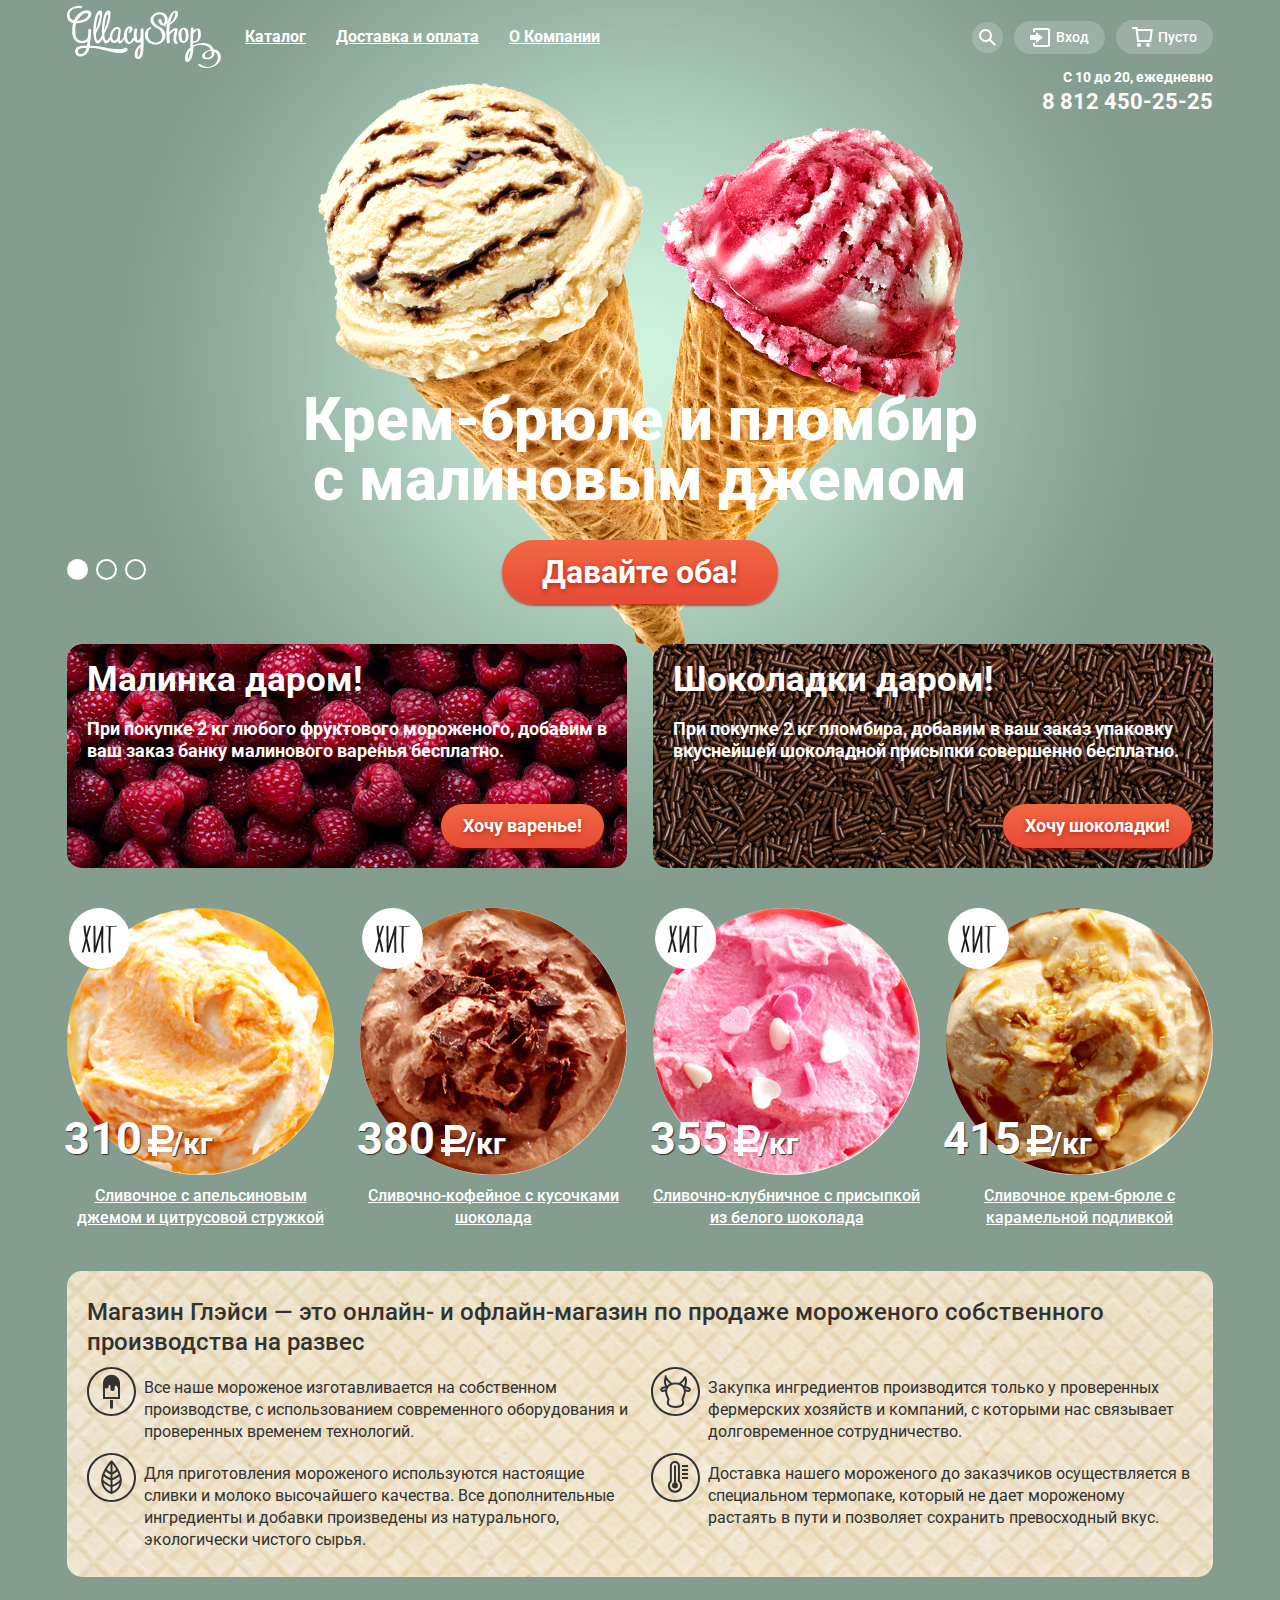
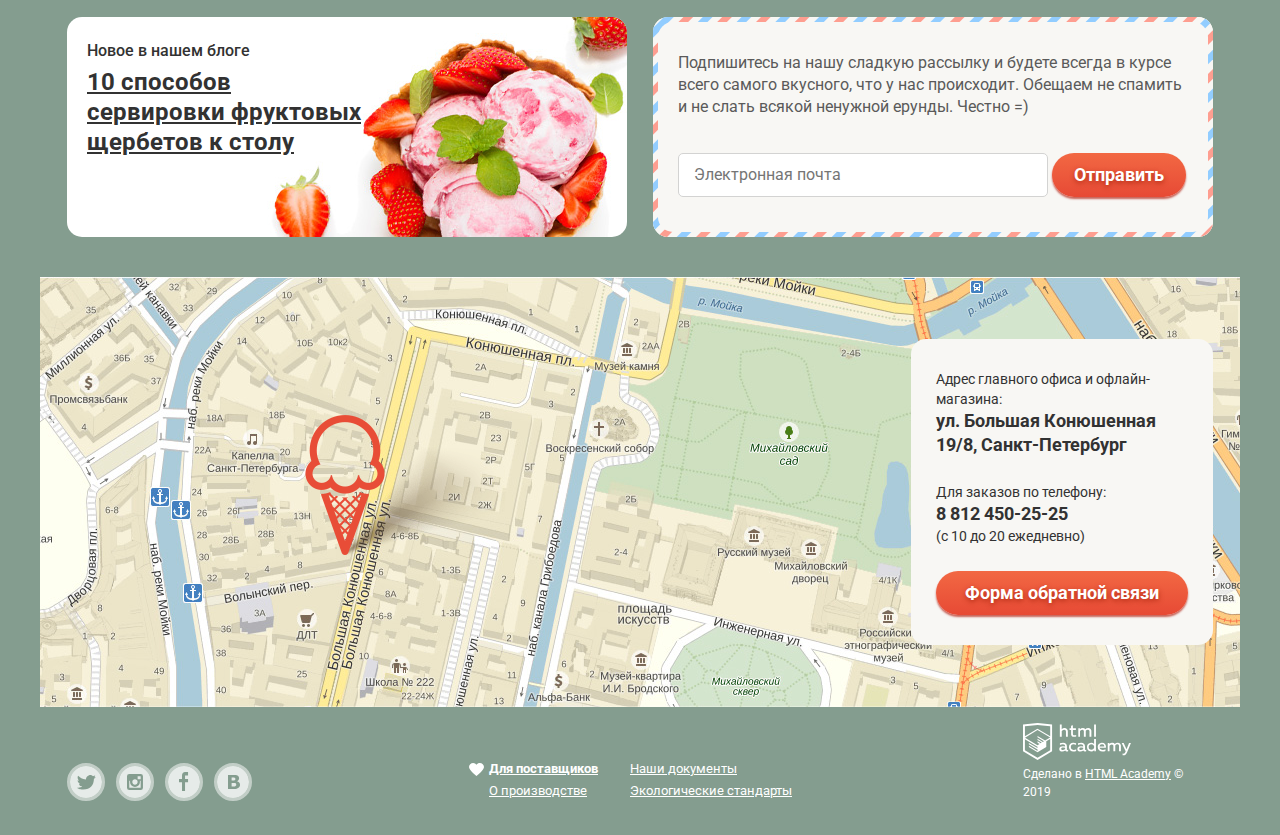
==== commit c2d7f5ec: "Недочеты" ====
--- a/index.html
+++ b/index.html
@@ -121,7 +121,7 @@
         </section>
         <section class="catalog">
           <ul class="list catalog-list">
-            <li class="catalog-item  hit">
+            <li class="catalog-item hit">
               <article class="ice">
                 <img src="img/orange-ice-cream.jpg" width="267" height="267" alt="Шарик апельсинового мороженого">
                 <p>310<span>/кг</span></p>
--- a/css/style.css
+++ b/css/style.css
@@ -19,6 +19,11 @@
 img{
   max-width: 100%;
   height: auto;
+}
+
+.body-catalog{
+  background: #849d8f url("../img/gradient.png") no-repeat;
+  background-size: contain;
 }
 
 .visually-hidden-radio{
@@ -1040,6 +1045,7 @@
 
 .promo-item-one{
   background: url("../img/raspberry-background.jpg") no-repeat;
+  background-size: cover;
 }
 
 .promo-item-one .button{
@@ -1048,6 +1054,7 @@
 
 .promo-item-two{
   background: url("../img/chocolate-background.jpg") no-repeat;
+  background-size: cover;
 }
 
 .promo-item-two .button{
@@ -1063,7 +1070,6 @@
 
 .promo-item{
   width: 560px;
-  height: 230px;
   padding: 15px 20px 20px;
   border-radius: 15px;
 }
@@ -1199,7 +1205,8 @@
 
 .info{
   color: #323232;
-  background: url("../img/waffle.jpg") no-repeat;
+  background: url("../img/waffle.jpg");
+  background-size: cover;
   margin-bottom: 40px;
   padding: 26px 20px;
   border-radius: 15px;
@@ -1217,7 +1224,6 @@
   display: flex;
   flex-wrap: wrap;
   justify-content: space-between;
-
 }
 
 .info-item{
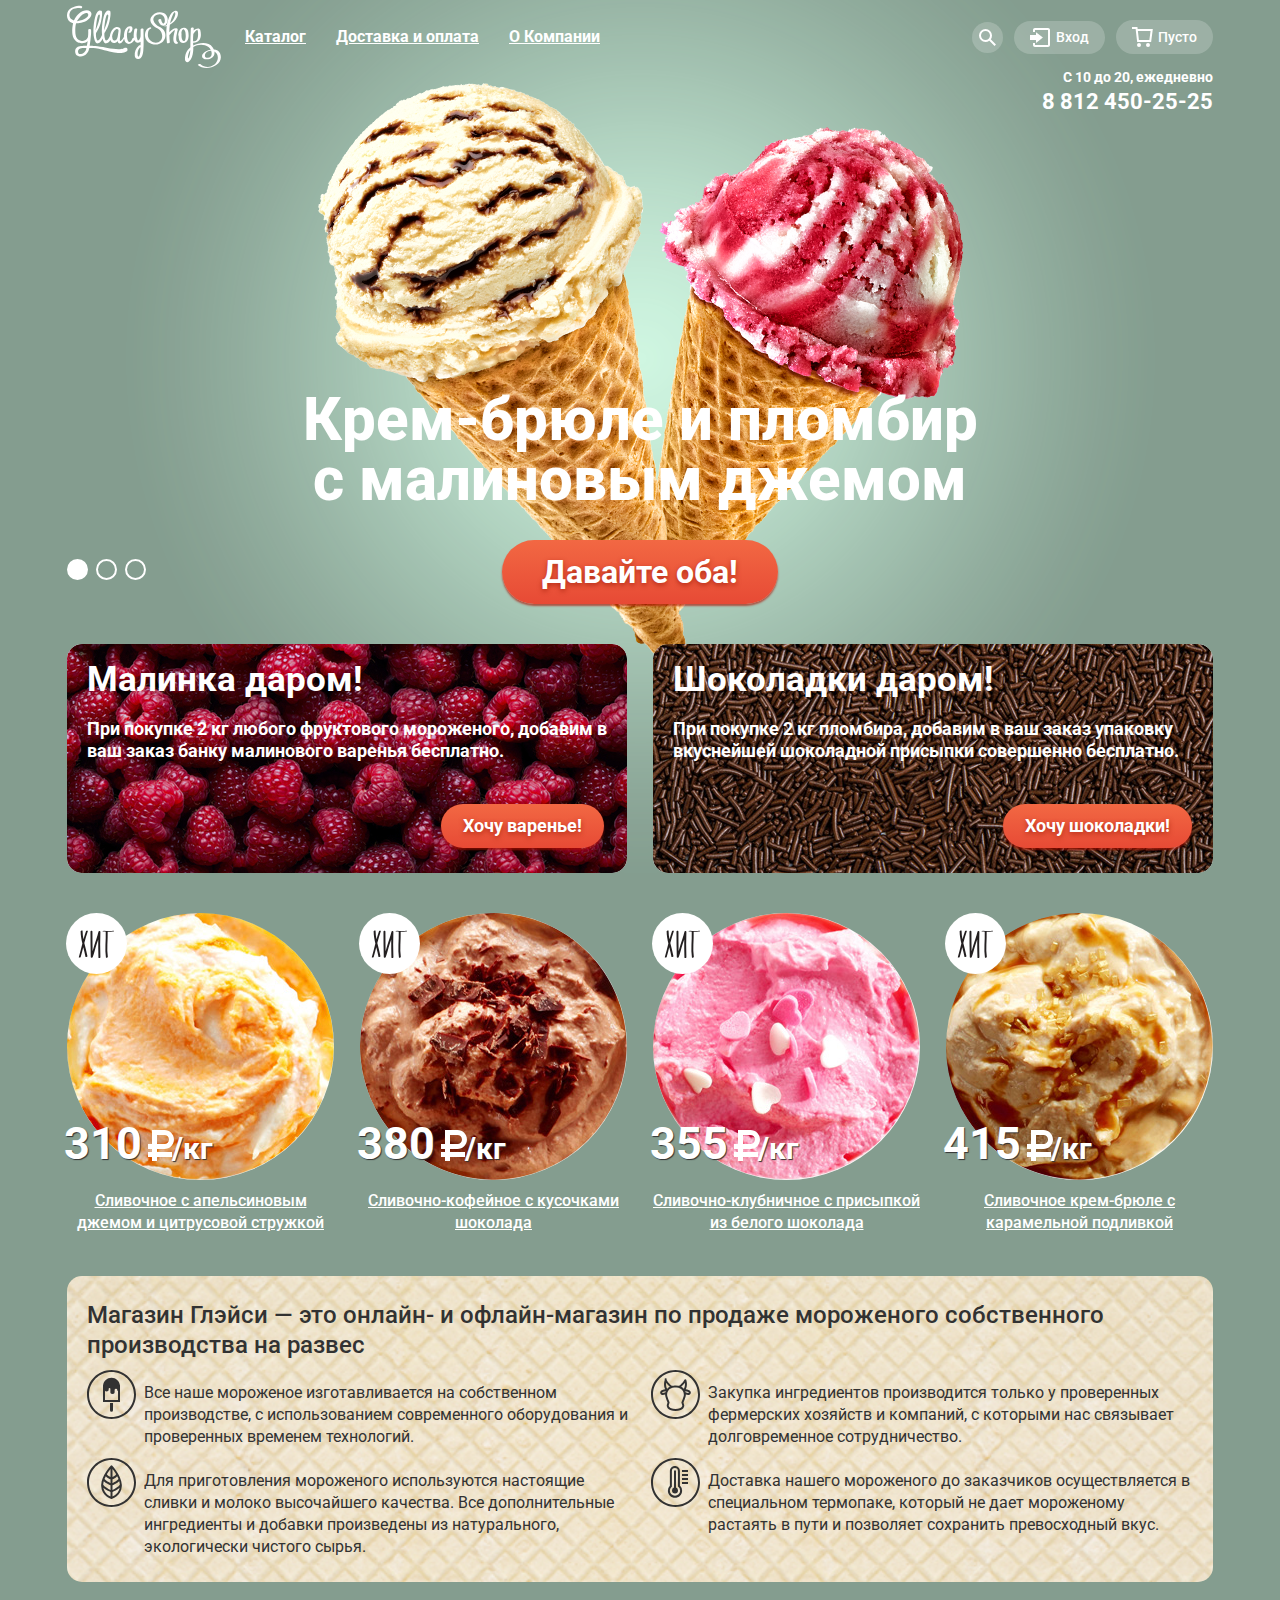
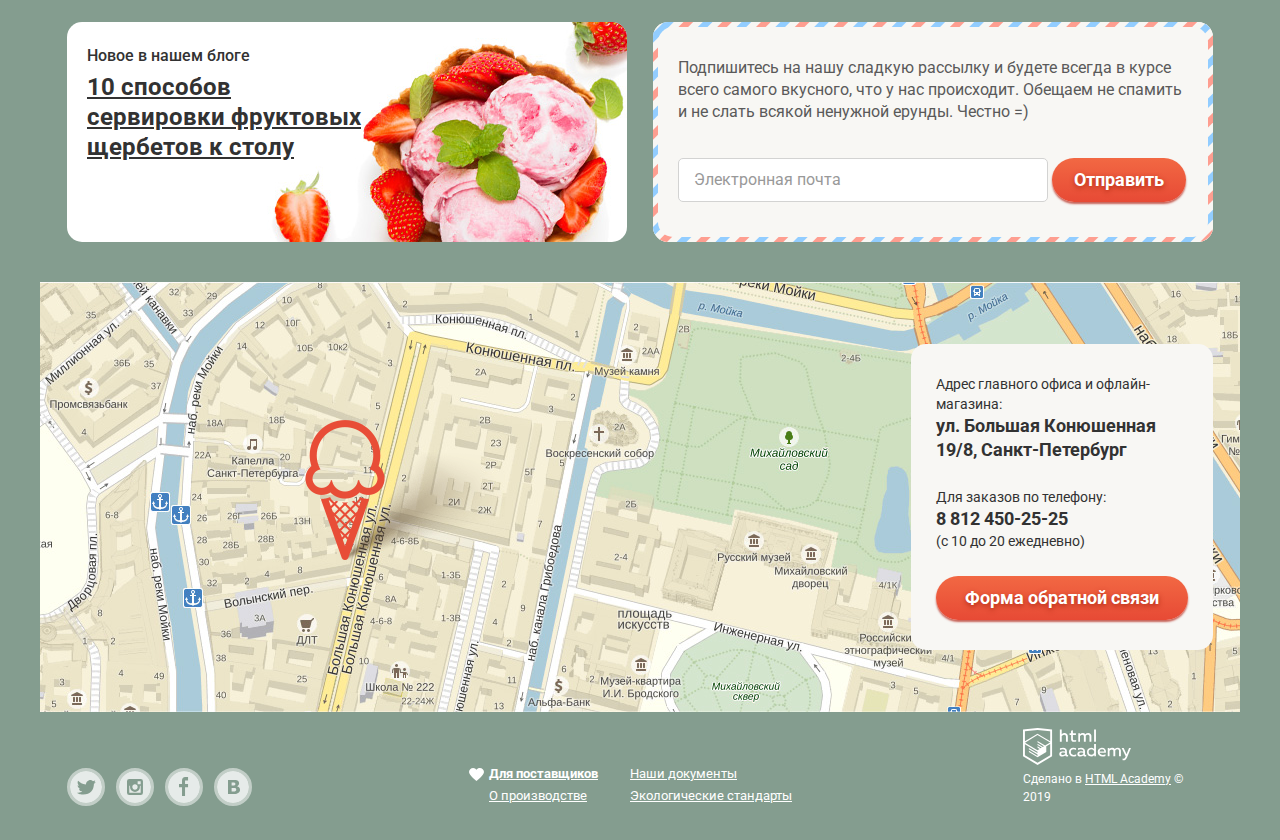
==== commit 930c9f3d: "Исправления после проверки" ====
--- a/index.html
+++ b/index.html
@@ -17,7 +17,7 @@
         <nav class="main-navigation">
           <a class="main-header-logo"><img src="img/logo.svg" width="154" height="64" alt="Логотип магазина GlassyShop"></a>
           <ul class="list site-navigation">
-            <li class="site-navigation-current"><a href="#">Каталог</a>
+            <li class="site-navigation-item site-navigation-current"><a href="#">Каталог</a>
               <ul class="list catalog-menu">
                 <li><a class="new" href="#">Новинки</a></li>
                 <li><a href="catalog.html">Сливочное</a></li>
@@ -26,33 +26,33 @@
                 <li><a href="#">Мелорин</a></li>
               </ul>
             </li>
-            <li><a href="#">Доставка и оплата</a></li>
-            <li><a href="#">О Компании</a></li>
+            <li class="site-navigation-item"><a href="#">Доставка и оплата</a></li>
+            <li class="site-navigation-item"><a href="#">О Компании</a></li>
           </ul>
           <ul class="list user-navigation">
-            <li class="searching">
-              <a class="search" href="#">
+            <li class="user-navigation-item searching">
+              <a class="user-modal search" href="#">
                 <svg xmlns="http://www.w3.org/2000/svg" xmlns:xlink="http://www.w3.org/1999/xlink" width="17" height="17" viewBox="0 0 17 17"><path fill="#fff" d="M16.958 15.527L11.75 10.32A6.455 6.455 0 0 0 13 6.5 6.5 6.5 0 1 0 6.5 13a6.465 6.465 0 0 0 3.839-1.263l5.205 5.204 1.414-1.414zM6.5 11C4.019 11 2 8.981 2 6.5S4.019 2 6.5 2 11 4.019 11 6.5 8.981 11 6.5 11z"/></svg>
                 <span class="visually-hidden">Поиск</span>
               </a>
               <ul class="list modal-search">
                 <li>
                   <form class="search-form"  method="post" action="https://echo.htmlacademy.ru">
-                    <input type="search" placeholder="Что ищем?">
+                    <label><input type="search" placeholder="Что ищем?" name="search"></label>
                   </form>
                 </li>
               </ul>
             </li>
-            <li class="login">
-              <a href="#">
+            <li class="user-navigation-item login">
+              <a class="user-modal" href="#">
                 <svg xmlns="http://www.w3.org/2000/svg" xmlns:xlink="http://www.w3.org/1999/xlink" width="21" height="19" viewBox="0 0 21 19"><g fill="#FFF"><path d="M6 14.875L12.917 9.5 6 4.125v2.917H-.042v4.917H6z"/><path d="M18 0H5C3.9 0 3 .9 3 2v2h2V2h13v15H5v-2H3v2c0 1.1.9 2 2 2h13c1.1 0 2-.9 2-2V2c0-1.1-.9-2-2-2z"/></g></svg>
                 Вход
               </a>
               <ul class="list modal-login">
                 <li>
                   <form class="login-form"  method="post" action="https://echo.htmlacademy.ru">
-                    <p><input type="text" placeholder="Электронная почта"></p>
-                    <p><input type="password" placeholder="Пароль"></p>
+                    <p><input type="text" placeholder="Электронная почта" name="login"></p>
+                    <p><input type="password" placeholder="Пароль" name="password"></p>
                     <div class="column">
                       <button class="button login-button" type="submit" value="Войти">Войти</button>
                       <div>
@@ -64,8 +64,8 @@
                 </li>
               </ul>
             </li>
-            <li>
-              <a aria-label="Корзина">
+            <li class="user-navigation-item">
+              <a class="user-modal" aria-label="Корзина">
                 <svg xmlns="http://www.w3.org/2000/svg" width="21" height="20" viewBox="0 0 21 20"><g fill="#FFF"><path d="M5.657 2.031L5.422 0H0v2h3.64l1.5 13h13.988l1.699-12.969H5.657zM17.372 13H6.922L5.888 4.031h12.66L17.372 13z"/><circle cx="6.984" cy="18" r="2"/><circle cx="15.984" cy="18" r="2"/></g></svg>
                 Пусто
               </a>
@@ -80,9 +80,9 @@
         </div>
         <section class="slider">
           <div class="slider-controls">
-            <label for="product-1">Первый</label>
-            <label for="product-2">Второй</label>
-            <label for="product-3">Третий</label>
+            <label for="product-1" tabindex="0">Первый</label>
+            <label for="product-2" tabindex="0">Второй</label>
+            <label for="product-3" tabindex="0">Третий</label>
           </div>
           <ul class="list slider-list">
             <li class="slider-item slide" id="slide1">
@@ -125,7 +125,7 @@
               <article class="ice">
                 <img src="img/orange-ice-cream.jpg" width="267" height="267" alt="Шарик апельсинового мороженого">
                 <p>310<span>/кг</span></p>
-                <h1><a class="ice-name" href="#">Сливочное с апельсиновым джемом и цитрусовой стружкой</a></h1>
+                <h2><a class="ice-name" href="#">Сливочное с апельсиновым джемом и цитрусовой стружкой</a></h2>
                 <a class="button button-catalog" href="#">Быстрый просмотр</a>
               </article>
             </li>
@@ -133,7 +133,7 @@
               <article class="ice">
                 <img src="img/coffee-ice-cream.jpg" width="267" height="267" alt="Шарик кофейного мороженого">
                 <p>380<span>/кг</span></p>
-                <h1><a class="ice-name" href="#">Сливочно-кофейное с кусочками шоколада</a></h1>
+                <h2><a class="ice-name" href="#">Сливочно-кофейное с кусочками шоколада</a></h2>
                 <a class="button button-catalog" href="#">Быстрый просмотр</a>
               </article>
             </li>
@@ -141,7 +141,7 @@
               <article class="ice">
                 <img src="img/strawberry-ice-cream.jpg" width="267" height="267" alt="Шарик клубничного мороженого">
                 <p>355<span>/кг</span></p>
-                <h1><a class="ice-name" href="#">Сливочно-клубничное с присыпкой из белого шоколада</a></h1>
+                <h2><a class="ice-name" href="#">Сливочно-клубничное с присыпкой из белого шоколада</a></h2>
                 <a class="button button-catalog" href="#">Быстрый просмотр</a>
               </article>
             </li>
@@ -149,7 +149,7 @@
               <article class="ice">
                 <img src="img/caramel-ice-cream.jpg" width="267" height="267"  alt="Шарик мороженого крем-брюле">
                 <p>415<span>/кг</span></p>
-                <h1><a class="ice-name" href="#">Сливочное крем-брюле с карамельной подливкой</a></h1>
+                <h2><a class="ice-name" href="#">Сливочное крем-брюле с карамельной подливкой</a></h2>
                 <a class="button button-catalog" href="#">Быстрый просмотр</a>
               </article>
             </li>
@@ -166,14 +166,14 @@
         </section>
         <div class="section">
           <article class="news">
-            <h1>Новое в нашем блоге</h1>
+            <h2>Новое в нашем блоге</h2>
             <a href="#">10 способов сервировки фруктовых щербетов к столу</a>
           </article>
           <section class="distribution">
             <div class="background">
               <p>Подпишитесь на нашу сладкую рассылку и будете всегда в курсе всего самого вкусного, что у нас происходит. Обещаем не спамить и не слать всякой ненужной ерунды. Честно =)</p>
               <form class="distribution-form" method="post" action="https://echo.htmlacademy.ru">
-                <input type="text" placeholder="Электронная почта">
+                <input type="text" placeholder="Электронная почта" name="e-mail">
                 <button class="button" type="submit" value="Отправить">Отправить</button>
               </form>
             </div>
@@ -181,13 +181,14 @@
         </div>
         <section class="map-contact">
           <img src="img/map.jpg" width="1200" height="430" alt="Карта с адресом">
+          <iframe src="https://www.google.com/maps/embed?pb=!1m18!1m12!1m3!1d1998.603787253323!2d30.32085871583106!3d59.93871648187622!2m3!1f0!2f0!3f0!3m2!1i1024!2i768!4f13.1!3m3!1m2!1s0x4696310fca145cc1%3A0x42b32648d8238007!2z0JHQvtC70YzRiNCw0Y8g0JrQvtC90Y7RiNC10L3QvdCw0Y8g0YPQuy4sIDE5LzgsINCh0LDQvdC60YIt0J_QtdGC0LXRgNCx0YPRgNCzLCAxOTExODY!5e0!3m2!1sru!2sru!4v1552571361957" width="1200" height="430" style="border:0" allowfullscreen></iframe>
           <div class="contacts">
             <p>Адрес главного офиса и офлайн-магазина:</p>
             <address class="space">ул. Большая Конюшенная 19/8, Санкт-Петербург</address>
             <p>Для заказов по телефону:</p>
             <address>8 812 450-25-25</address>
             <p class="space">(с 10 до 20 ежедневно)</p>
-            <a class="button feedback-button" href="#">Форма обратной связи</a>
+            <a class="button feedback-button" href="feedback.html">Форма обратной связи</a>
           </div>
         </section>
       </main>
@@ -243,49 +244,9 @@
         <button class="button" type="submit" value="Отправить">Отправить</button>
         <button class="modal-close" value="Закрыть">Закрыть</button>
       </form>
+      <div class="overlay"></div>
     </div>
   </div>
-  <script>
-    var feedback = document.querySelector(".feedback-button");
-
-    var popup = document.querySelector(".feedback-form");
-    var close = popup.querySelector(".modal-close");
-
-    var person = popup.querySelector("[name=person]");
-    var mail = popup.querySelector("[name=mail]");
-    var letter = popup.querySelector("[name=letter]");
-
-
-    feedback.addEventListener("click", function (evt) {
-      evt.preventDefault();
-      popup.classList.add("modal-show");
-      person.focus();
-  });
-
-    close.addEventListener("click", function (evt) {
-      evt.preventDefault();
-      popup.classList.remove("modal-show");
-      popup.classList.remove("modal-error");
-    });
-
-    popup.addEventListener("submit", function (evt) {
-      if (!person.value || !mail.value || !letter.value) {
-        evt.preventDefault();
-        popup.classList.remove("modal-error");
-        popup.offsetWidth = popup.offsetWidth;
-        popup.classList.add("modal-error");
-      }
-    });
-
-    window.addEventListener("keydown", function (evt) {
-      if (evt.keyCode === 27) {
-        evt.preventDefault();
-        if (popup.classList.contains("modal-show")) {
-          popup.classList.remove("modal-show");
-          popup.classList.remove("modal-error");
-        }
-      }
-    });
-  </script>
+  <script src="js/scripts.min.js"></script>
 </body>
 </html>
--- a/css/style.css
+++ b/css/style.css
@@ -1,12 +1,14 @@
-html{
+html {
+  -webkit-box-sizing: border-box;
   box-sizing: border-box;
 }
 
-*, *::before, *::after{
+*, *::before, *::after {
+  -webkit-box-sizing: inherit;
   box-sizing: inherit;
 }
 
-body{
+body {
   margin: 0;
   font-family: "Roboto", Arial, sans-serif;
   font-size: 16px;
@@ -16,24 +18,25 @@
   background-color: #849d8f;
 }
 
-img{
+img {
   max-width: 100%;
   height: auto;
 }
 
-.body-catalog{
+.body-catalog {
   background: #849d8f url("../img/gradient.png") no-repeat;
   background-size: contain;
 }
 
-.visually-hidden-radio{
+.visually-hidden-radio {
   position: absolute;
   width: 1px;
   height: 1px;
+  overflow: hidden;
   clip: rect(0, 0, 0, 0);
 }
 
-.visually-hidden:not(:focus):not(:active){
+.visually-hidden:not(:focus):not(:active) {
   position: absolute;
   width: 1px;
   height: 1px;
@@ -41,63 +44,66 @@
   border: 0;
   padding: 0;
   white-space: nowrap;
+  -webkit-clip-path: inset(100%);
   clip-path: inset(100%);
   clip: rect(0 0 0 0);
   overflow: hidden;
 }
 
-.list{
+.list {
   list-style: none;
-  margin: 0px;
-  padding: 0px;
-}
-
-.site-wrapper{
+  margin: 0;
+  padding: 0;
+}
+
+.site-wrapper {
   background-color: #849d8f;
   background-image: url("../img/slider-one.png");
   background-repeat: no-repeat;
   background-position: top center;
+  -webkit-transition: background-image 0.5s ease, background-color 0.5s ease;
+  -o-transition: background-image 0.5s ease, background-color 0.5s ease;
   transition: background-image 0.5s ease, background-color 0.5s ease;
 }
 
 .site-wrapper::before,
-.site-wrapper::after{
+.site-wrapper::after {
   content: "";
   visibility: hidden;
 }
 
-.site-wrapper::before{
+.site-wrapper::before {
   background-image: url("../img/slider-two.png");
 }
 
-.site-wrapper::after{
+.site-wrapper::after {
   background-image: url("../img/slider-three.png");
 }
 
-.container{
+.container {
   width: 1200px;
   margin: 0 auto;
   padding: 0 27px;
 }
 
-.slider{
+.slider {
   position: relative;
   padding-top: 321px;
   text-align: center;
   color: #ffffff;
 }
 
-.slider-list{
+.slider-list {
   margin: 0;
   padding: 0;
   list-style: none;
 }
 
-.slide{
+.slide {
   display: none;
 }
 
-.slide-title{
+.slide-title {
   width: 700px;
   margin: -45px auto 30px;
   font-size: 60px;
@@ -105,7 +111,7 @@
   font-weight: 800;
 }
 
-.button{
+.button {
   display: inline-block;
   padding: 10px 22px;
   text-align: center;
@@ -117,7 +123,11 @@
   color: #ffffff;
   text-shadow: 0 2px 5px rgba(160, 32, 11, 0.76);
   background: #f26843;
+  background: -webkit-gradient(linear, left top, left bottom, from(#f26843), to(#e74a35));
+  background: -webkit-linear-gradient(top, #f26843 0%, #e74a35 100%);
+  background: -o-linear-gradient(top, #f26843 0%, #e74a35 100%);
   background: linear-gradient(to bottom, #f26843 0%, #e74a35 100%);
+  -webkit-box-shadow: 0 2px 2px rgba(172, 16, 0, 0.64);
   box-shadow: 0 2px 2px rgba(172, 16, 0, 0.64);
   border: none;
   border-radius: 25px;
@@ -125,17 +135,25 @@
 }
 
 .button:hover,
-.button:focus{
+.button:focus {
+  background: -webkit-gradient(linear, left top, left bottom, from(#f58669), to(#ec6f5e));
+  background: -webkit-linear-gradient(top, #f58669 0%, #ec6f5e 100%);
+  background: -o-linear-gradient(top, #f58669 0%, #ec6f5e 100%);
   background: linear-gradient(to bottom, #f58669 0%, #ec6f5e 100%);
+  -webkit-box-shadow: 0 2px 2px rgba(172, 16, 0, 1);
   box-shadow: 0 2px 2px rgba(172, 16, 0, 1);
 }
 
-.button:active{
+.button:active {
+  background: -webkit-gradient(linear, left top, left bottom, from(#d84732), to(#e1613e));
+  background: -webkit-linear-gradient(top, #d84732 0%, #e1613e 100%);
+  background: -o-linear-gradient(top, #d84732 0%, #e1613e 100%);
   background: linear-gradient(to bottom, #d84732 0%, #e1613e 100%);
+  -webkit-box-shadow: inset 0 2px 2px rgba(172, 16, 0, 1);
   box-shadow: inset 0 2px 2px rgba(172, 16, 0, 1);
 }
 
-a.slide-button{
+a.slide-button {
   font-size: 32px;
   line-height: 44px;
   font-weight: 700;
@@ -144,7 +162,7 @@
   border-radius: 50px;
 }
 
-.slider-controls{
+.slider-controls {
   position: absolute;
   bottom: 63px;
   left: 0;
@@ -152,7 +170,7 @@
   font-size: 0;
 }
 
-.slider-controls label{
+.slider-controls label {
   display: inline-block;
   width: 21px;
   height: 21px;
@@ -165,51 +183,62 @@
 }
 
 .slider-controls label:hover,
-.slider-controls label:focus{
+.slider-controls label:focus {
   background-color: rgba(255, 255, 255, 0.4)
 }
 
-#product-1:checked ~ .site-wrapper{
+.slider-controls label:active {
+  background-color: #ffffff;
+}
+
+#product-1:checked~.site-wrapper {
   background-color: #849d8f;
   background-image: url("../img/slider-one.png");
 }
 
-#product-2:checked ~ .site-wrapper{
+#product-2:checked~.site-wrapper {
   background-color: #8996a6;
   background-image: url("../img/slider-two.png");
 }
 
-#product-3:checked ~ .site-wrapper{
+#product-3:checked~.site-wrapper {
   background-color: #9d8b84;
   background-image: url("../img/slider-three.png");
 }
 
-#product-1:checked ~ .site-wrapper #slide1,
-#product-2:checked ~ .site-wrapper #slide2,
-#product-3:checked ~ .site-wrapper #slide3{
+#product-1:checked~.site-wrapper #slide1,
+#product-2:checked~.site-wrapper #slide2,
+#product-3:checked~.site-wrapper #slide3 {
   display: block;
 }
 
-#product-1:checked ~ .site-wrapper label[for="product-1"],
-#product-2:checked ~ .site-wrapper label[for="product-2"],
-#product-3:checked ~ .site-wrapper label[for="product-3"]{
+#product-1:checked~.site-wrapper label[for="product-1"],
+#product-2:checked~.site-wrapper label[for="product-2"],
+#product-3:checked~.site-wrapper label[for="product-3"] {
   background-color: #ffffff;
 }
 
-.main-navigation{
-  padding: 5px 0px 0px;
+.main-navigation {
+  padding: 5px 0 0;
+  display: -webkit-box;
+  display: -ms-flexbox;
   display: flex;
 }
 
-.main-header-logo{
+.main-header-logo {
   width: 154px;
   height: 64px;
   margin-right: 9px;
 }
 
-.site-navigation{
+.site-navigation {
+  display: -webkit-box;
+  display: -ms-flexbox;
   display: flex;
+  -ms-flex-wrap: wrap;
   flex-wrap: wrap;
+  -webkit-box-align: center;
+  -ms-flex-align: center;
   align-items: center;
   margin: 0;
   margin-right: 26px;
@@ -220,10 +249,17 @@
   font-weight: 700;
 }
 
-.user-navigation{
+.user-navigation {
+  display: -webkit-box;
+  display: -ms-flexbox;
   display: flex;
+  -ms-flex-wrap: wrap;
   flex-wrap: wrap;
+  -webkit-box-pack: end;
+  -ms-flex-pack: end;
   justify-content: flex-end;
+  -webkit-box-align: center;
+  -ms-flex-align: center;
   align-items: center;
   margin: 0;
   padding: 0;
@@ -233,16 +269,22 @@
   font-weight: 500;
 }
 
-.site-navigation a{
+.site-navigation a {
   display: block;
   padding: 7px 15px;
   vertical-align: middle;
   color: #ffffff;
 }
 
-.user-navigation a{
+.user-navigation a {
+  display: -webkit-box;
+  display: -ms-flexbox;
   display: flex;
+  -webkit-box-align: center;
+  -ms-flex-align: center;
   align-items: center;
+  -webkit-box-pack: justify;
+  -ms-flex-pack: justify;
   justify-content: space-between;
   vertical-align: middle;
   color: #ffffff;
@@ -253,42 +295,47 @@
   text-decoration: none;
 }
 
-.user-navigation .search{
+.user-navigation .search {
   padding: 7px 7px;
   border-radius: 18px;
   margin-left: auto;
 }
 
-.user-navigation svg{
+.user-navigation svg {
   margin-right: 5px;
 }
 
-.search svg{
-  margin-right: 0px;
-}
-
-.site-navigation a:hover,
-.site-navigation a:focus,
-.user-navigation a:hover,
-.user-navigation a:focus{
+.search svg {
+  margin-right: 0;
+}
+
+.site-navigation-item:hover>a,
+.site-navigation-item>a:hover,
+.site-navigation-item.active>a,
+.user-navigation-item:hover>a,
+.user-navigation-itemi>a:hover,
+.user-navigation-item.active>a {
   color: #323232;
   background-color: #f8f7f4;
   text-decoration: none;
   border-radius: 15px;
 }
 
-.site-navigation a:active{
+.site-navigation-item>a:active {
+  -webkit-box-shadow: inset 0 7px 5px -5px #323232;
   box-shadow: inset 0 7px 5px -5px #323232;
 }
 
-a:hover path,
-a:focus path,
-a:hover circle,
-a:focus circle{
+.user-navigation-item:hover path,
+.user-modal:hover path,
+.user-navigation-item.active path,
+.user-navigation-item:hover circle,
+.user-modal:hover circle,
+.user-navigation-item.active circle {
   fill: #323232;
 }
 
-.user-navigation .basket-catalog{
+.user-navigation .basket-catalog {
   padding: 9px 15px;
   padding-left: 45px;
   color: #000000;
@@ -298,38 +345,39 @@
   background-position: 15px 5px;
 }
 
-.current{
+.current {
   color: #ffffff;
   background-color: #d07058;
   text-decoration: none;
   border-radius: 15px;
 }
 
-.site-navigation .site-navigation-current{
+.site-navigation .site-navigation-current {
   position: relative;
 }
 
-.site-navigation .catalog-menu{
+.site-navigation .catalog-menu {
   display: none;
   position: absolute;
   top: 36px;
   left: -5px;
-  padding: 0px;
+  padding: 0;
   padding-bottom: 10px;
-  margin: 0px;
+  margin: 0;
   width: 143px;
   background-color: #f8f7f4;
   border-radius: 5px;
   z-index: 10;
+  -webkit-box-shadow: 0 15px 30px -5px #323232;
   box-shadow: 0 15px 30px -5px #323232;
 }
 
 .site-navigation-current:hover .catalog-menu,
-.site-navigation-current:focus .catalog-menu{
+.site-navigation-current:focus .catalog-menu {
   display: block;
 }
 
-.catalog-menu a{
+.catalog-menu a {
   color: #323232;
   font-size: 14px;
   line-height: 16px;
@@ -339,25 +387,25 @@
 }
 
 .catalog-menu a:hover,
-.catalog-menu a:focus{
+.catalog-menu a:focus {
   color: #323232;
   background-color: #fbded7;
-  border-radius: 0px;
-}
-
-.catalog-menu a:active{
+  border-radius: 0;
+}
+
+.catalog-menu a:active {
   color: #323232;
   background-color: #f6b5a5;
-  border-radius: 0px;
-}
-
-.catalog-menu .new{
+  border-radius: 0;
+}
+
+.catalog-menu .new {
   position: relative;
   font-weight: 700;
   padding: 10px 20px;
 }
 
-.catalog-menu .new::after{
+.catalog-menu .new::after {
   content: "";
   position: absolute;
   top: 38px;
@@ -367,102 +415,143 @@
   background-color: #d1d0ce;
 }
 
-.searching{
+.searching {
   position: relative;
 }
 
-.modal-search{
+.modal-search {
   display: none;
-  margin: 0px;
-  padding: 0px;
+  margin: 0;
+  padding: 0;
   position: absolute;
   top: 35px;
   left: -310px;
+  -webkit-box-shadow: 0 15px 30px -5px #323232;
   box-shadow: 0 15px 30px -5px #323232;
 }
 
-.search-form{
+.search-form {
   width: 341px;
   padding: 20px 15px;
-  background: #f8f7f4;
+  background-color: #f8f7f4;
   border-radius: 5px;
 }
 
-.search-form input{
+.search-form input {
   width: 311px;
   padding: 9px 14px;
   font-size: 16px;
   line-height: 24px;
+  font-weight: 700;
   color: #323232;
   border: 1px solid #d3d3d2;
   border-radius: 5px;
 }
 
-.search-form input:focus{
+.search-form input::-webkit-input-placeholder {
+  color: #999999;
+  font-weight: 400;
+}
+
+.search-form input::-moz-placeholder {
+  color: #999999;
+  font-weight: 400;
+}
+
+.search-form input:hover {
+  padding: 8px 13px;
+  border: 2px solid #d3d3d2;
+  border-radius: 5px;
+}
+
+.search-form input:focus {
   outline: 2px solid #8fbdec;
 }
 
 .searching:hover .modal-search,
-.searching:focus .modal-search{
+.searching:focus .modal-search {
   display: block;
 }
 
-.login{
+.login {
   position: relative;
 }
 
-.modal-login{
+.modal-login {
   display: none;
-  margin: 0px;
-  padding: 0px;
+  margin: 0;
+  padding: 0;
   position: absolute;
   top: 35px;
   left: -175px;
   z-index: 10;
+  -webkit-box-shadow: 0 15px 30px -5px #323232;
   box-shadow: 0 15px 30px -5px #323232;
 }
 
-.modal-login .login-button{
+.modal-login .login-button {
   padding: 10px 25px;
 }
 
-.login-form{
+.login-form {
   width: 277px;
   padding: 20px 20px;
-  background: #f8f7f4;
+  background-color: #f8f7f4;
   border-radius: 5px;
 }
 
-.column{
+.column {
+  display: -webkit-box;
+  display: -ms-flexbox;
   display: flex;
+  -webkit-box-pack: justify;
+  -ms-flex-pack: justify;
   justify-content: space-between;
+  -webkit-box-align: start;
+  -ms-flex-align: start;
   align-items: flex-start;
 }
 
-.login-form p{
-  padding: 0px;
-  margin: 0px;
+.login-form p {
+  padding: 0;
+  margin: 0;
   margin-bottom: 20px;
 }
 
-.login-form input{
+.login-form input {
   width: 240px;
   padding: 9px 13px;
   font-size: 16px;
   line-height: 24px;
-  font-weight: 400;
+  font-weight: 700;
   color: #323232;
   border: 1px solid #d3d3d2;
   border-radius: 5px;
 }
 
-.login-form input:focus{
+.login-form input::-webkit-input-placeholder {
+  color: #999999;
+  font-weight: 400;
+}
+
+.login-form input::-moz-placeholder {
+  color: #999999;
+  font-weight: 400;
+}
+
+.login-form input:hover {
+  padding: 8px 12px;
+  border: 2px solid #d3d3d2;
+  border-radius: 5px;
+}
+
+.login-form input:focus {
   outline: 2px solid #8fbdec;
 }
 
-.login-form a{
-  padding: 0px;
-  margin: 0px;
+.login-form a {
+  padding: 0;
+  margin: 0;
   font-size: 13px;
   line-height: 24px;
   font-weight: 400;
@@ -472,23 +561,23 @@
 }
 
 .login-form a:hover,
-.login-form a:focus{
-  color:#ffbc9e;
+.login-form a:focus {
+  color: #ffbc9e;
   text-decoration: underline;
 }
 
 .login:hover .modal-login,
-.login:focus .modal-login{
+.login:focus .modal-login {
   display: block;
 }
 
-.basket{
+.basket {
   position: relative;
 }
 
-.modal-basket{
+.modal-basket {
   display: none;
-  position:absolute;
+  position: absolute;
   top: 35px;
   right: -2px;
   width: 540px;
@@ -500,50 +589,53 @@
   padding: 12px 15px 20px;
   border-radius: 5px;
   z-index: 10;
+  -webkit-box-shadow: 0 15px 30px -5px #323232;
   box-shadow: 0 15px 30px -5px #323232;
 }
 
-.basket-table{
+.basket-table {
   width: 100%;
 }
 
-.basket-table td{
+.basket-table td {
   padding: 17px 0;
   vertical-align: baseline;
 }
 
-.basket-table .name-ice{
+.basket-table .name-ice {
   width: 280px;
   padding-left: 50px;
 }
 
-.basket-table .name-orange{
+.basket-table .name-orange {
+  background-color: inherit;
   background-image: url(../img/basket-ice-orange.png);
   background-size: 32px 32px;
   background-repeat: no-repeat;
   background-position: 10px 10px;
 }
 
-.basket-table .name-strawberry{
+.basket-table .name-strawberry {
+  background-color: inherit;
   background-image: url(../img/basket-ice-strawberry.png);
   background-size: 32px 32px;
   background-repeat: no-repeat;
   background-position: 10px 10px;
 }
 
-.basket-table .mass{
+.basket-table .mass {
   text-align: right;
 }
 
-.basket-table .cost{
+.basket-table .cost {
   color: #999999;
 }
 
-.basket-table .price{
+.basket-table .price {
   text-align: center;
 }
 
-.basket-table .sum{
+.basket-table .sum {
   border-top: 1px solid #cacac7;
   font-size: 15px;
   line-height: 18px;
@@ -553,7 +645,7 @@
   padding-bottom: 12px;
 }
 
-.modal-close-basket{
+.modal-close-basket {
   vertical-align: middle;
   width: 11px;
   height: 11px;
@@ -566,7 +658,7 @@
   cursor: pointer;
 }
 
-.basket-table+.button{
+.basket-table+.button {
   margin-left: 340px;
   display: inline-block;
   padding: 10px 14px;
@@ -579,7 +671,11 @@
   color: #ffffff;
   text-shadow: 0 2px 5px rgba(160, 32, 11, 0.76);
   background: #f26843;
+  background: -webkit-gradient(linear, left top, left bottom, from(#f26843), to(#e74a35));
+  background: -webkit-linear-gradient(top, #f26843 0%, #e74a35 100%);
+  background: -o-linear-gradient(top, #f26843 0%, #e74a35 100%);
   background: linear-gradient(to bottom, #f26843 0%, #e74a35 100%);
+  -webkit-box-shadow: 0 2px 2px rgba(172, 16, 0, 0.64);
   box-shadow: 0 2px 2px rgba(172, 16, 0, 0.64);
   border: none;
   border-radius: 20px;
@@ -587,46 +683,82 @@
 }
 
 .basket-table+.button:hover,
-.basket-table+.button:focus{
+.basket-table+.button:focus {
+  background: -webkit-gradient(linear, left top, left bottom, from(#f58669), to(#ec6f5e));
+  background: -webkit-linear-gradient(top, #f58669 0%, #ec6f5e 100%);
+  background: -o-linear-gradient(top, #f58669 0%, #ec6f5e 100%);
   background: linear-gradient(to bottom, #f58669 0%, #ec6f5e 100%);
+  -webkit-box-shadow: 0 2px 2px rgba(172, 16, 0, 1);
   box-shadow: 0 2px 2px rgba(172, 16, 0, 1);
   color: #ffffff;
   border-radius: 20px;
 }
 
-.basket-table+.button:active{
+.basket-table+.button:active {
+  background: -webkit-gradient(linear, left top, left bottom, from(#d84732), to(#e1613e));
+  background: -webkit-linear-gradient(top, #d84732 0%, #e1613e 100%);
+  background: -o-linear-gradient(top, #d84732 0%, #e1613e 100%);
   background: linear-gradient(to bottom, #d84732 0%, #e1613e 100%);
+  -webkit-box-shadow: inset 0 2px 2px rgba(172, 16, 0, 1);
   box-shadow: inset 0 2px 2px rgba(172, 16, 0, 1);
   color: #ffffff;
   border-radius: 20px;
 }
 
 .basket:hover .modal-basket,
-.basket:focus .modal-basket{
+.basket:focus .modal-basket {
   display: block;
+}
+
+@-webkit-keyframes bounce {
+  0% {
+    -webkit-transform: translateY(-2000px);
+    transform: translateY(-2000px);
+  }
+
+  70% {
+    -webkit-transform: translateY(30px);
+    transform: translateY(30px);
+  }
+
+  90% {
+    -webkit-transform: translateY(-10px);
+    transform: translateY(-10px);
+  }
+
+  100% {
+    -webkit-transform: translateY(0);
+    transform: translateY(0);
+  }
 }
 
 @keyframes bounce {
   0% {
+    -webkit-transform: translateY(-2000px);
     transform: translateY(-2000px);
   }
 
   70% {
+    -webkit-transform: translateY(30px);
     transform: translateY(30px);
   }
 
   90% {
+    -webkit-transform: translateY(-10px);
     transform: translateY(-10px);
   }
 
   100% {
+    -webkit-transform: translateY(0);
     transform: translateY(0);
   }
 }
 
-@keyframes shake {
+@-webkit-keyframes shake {
+
   0%,
   100% {
+    -webkit-transform: translateX(0);
     transform: translateX(0);
   }
 
@@ -635,6 +767,7 @@
   50%,
   70%,
   90% {
+    -webkit-transform: translateX(-10px);
     transform: translateX(-10px);
   }
 
@@ -642,32 +775,72 @@
   40%,
   60%,
   80% {
+    -webkit-transform: translateX(10px);
     transform: translateX(10px);
   }
 }
 
-.feedback-form{
+@keyframes shake {
+
+  0%,
+  100% {
+    -webkit-transform: translateX(0);
+    transform: translateX(0);
+  }
+
+  10%,
+  30%,
+  50%,
+  70%,
+  90% {
+    -webkit-transform: translateX(-10px);
+    transform: translateX(-10px);
+  }
+
+  20%,
+  40%,
+  60%,
+  80% {
+    -webkit-transform: translateX(10px);
+    transform: translateX(10px);
+  }
+}
+
+.overlay {
+  display: none;
+  position: fixed;
+  top: 0;
+  left: 0;
+  width: 100%;
+  height: 100%;
+  background: rgba(50, 50, 50, 0.3);
+  z-index: 10;
+}
+
+.feedback-form {
   display: none;
   width: 477px;
-  padding: 15px 25px 27px;;
+  padding: 15px 25px 27px;
+  ;
   position: fixed;
-left: 392px;
-top: 105px;
+  left: 392px;
+  top: 105px;
   background-color: #f8f7f4;
   font-size: 24px;
   line-height: 28px;
   font-weight: 500;
   color: #323232;
   border-radius: 10px;
-}
-
-.feedback-form p{
-  margin: 0px;
+  z-index: 15;
+}
+
+.feedback-form p {
+  margin: 0;
   margin-bottom: 20px;
-  padding: 0px;
-}
-
-.modal-close{
+  padding: 0;
+}
+
+.modal-close {
   position: absolute;
   top: 15px;
   right: 15px;
@@ -683,60 +856,91 @@
   cursor: pointer;
 }
 
-.feedback-form input{
+.feedback-form input {
   width: 267px;
   padding: 9px 15px;
   font-size: 16px;
   line-height: 24px;
+  font-weight: 700;
   color: #323232;
   border: 1px solid #d3d3d2;
   border-radius: 5px;
 }
 
-.feedback-form input:focus{
+.feedback-form input::-webkit-input-placeholder,
+.feedback-form textarea::-webkit-input-placeholder {
+  color: #999999;
+  font-weight: 400;
+}
+
+.feedback-form input::-moz-placeholder,
+.feedback-form textarea::-moz-placeholder {
+  color: #999999;
+  font-weight: 400;
+}
+
+.feedback-form input:hover {
+  padding: 8px 14px;
+  border: 2px solid #d3d3d2;
+  border-radius: 5px;
+}
+
+.feedback-form input:focus {
   outline: 2px solid #8fbdec;
 }
 
-.feedback-form textarea{
+.feedback-form textarea {
   width: 427px;
   padding: 6px 15px 2px;
   font-family: inherit;
   font-size: 16px;
   line-height: 24px;
-  font-weight: 400;
-  color: #999999;
+  font-weight: 700;
+  color: #323232;
   border: 1px solid #d3d3d2;
   border-radius: 5px;
 }
 
-.feedback-form textarea:focus{
+.feedback-form textarea:hover {
+  padding: 5px 14px 1px;
+  border: 2px solid #d3d3d2;
+  border-radius: 5px;
+}
+
+.feedback-form textarea:focus {
   outline: 2px solid #8fbdec;
 }
 
-.feedback-form .button{
+.feedback-form .button {
   position: relative;
   left: 292px;
 }
 
+.overlay-show {
+  display: block;
+}
+
 .modal-show {
   display: block;
+  -webkit-animation: bounce 0.6s;
   animation: bounce 0.6s;
 }
 
 .modal-error {
+  -webkit-animation: shake 0.6s;
   animation: shake 0.6s;
 }
 
-.catalog-title{
+.catalog-title {
   font-size: 35px;
   line-height: 41px;
   font-weight: 700;
-  margin: 0px;
+  margin: 0;
   margin-bottom: 25px;
-  padding: 0px;
-}
-
-.timetable{
+  padding: 0;
+}
+
+.timetable {
   font-size: 14px;
   line-height: 16px;
   font-weight: 700;
@@ -745,13 +949,13 @@
   padding: 0;
 }
 
-.timetable p{
-  padding: 0px;
-  margin: 0px;
+.timetable p {
+  padding: 0;
+  margin: 0;
   margin-bottom: 5px;
 }
 
-.timetable a{
+.timetable a {
   font-size: 22px;
   line-height: 24px;
   font-weight: 700;
@@ -761,21 +965,26 @@
 
 .timetable a:hover,
 .timetable a:focus,
-.timetable a:active{
-  color:#ffbc9e;
-}
-
-.breadcrumbs{
+.timetable a:active {
+  color: #ffbc9e;
+}
+
+.breadcrumbs {
   padding: 0;
   margin: 0;
   margin-top: -20px;
+  display: -webkit-box;
+  display: -ms-flexbox;
   display: flex;
+  -ms-flex-wrap: wrap;
   flex-wrap: wrap;
+  -webkit-box-pack: justify;
+  -ms-flex-pack: justify;
   justify-content: space-between;
   width: 220px;
 }
 
-.breadcrumbs a{
+.breadcrumbs a {
   font-size: 14px;
   line-height: 16px;
   font-weight: 400;
@@ -785,37 +994,42 @@
 
 .breadcrumbs a:hover,
 .breadcrumbs a:focus,
-.breadcrumbs a:active{
-  color:#ffbc9e;
-}
-
-.breadcrumbs-current a{
+.breadcrumbs a:active {
+  color: #ffbc9e;
+}
+
+.breadcrumbs-current a {
   text-decoration: none;
 }
 
-.breadcrumbs li{
+.breadcrumbs li {
   position: relative;
 }
 
-.breadcrumbs li::after{
+.breadcrumbs li::after {
   content: "»";
   position: absolute;
   left: 61px;
 }
 
-.breadcrumbs .breadcrumbs-current::after{
+.breadcrumbs .breadcrumbs-current::after {
   display: none;
 }
 
-.big-filter{
+.big-filter {
+  display: -webkit-box;
+  display: -ms-flexbox;
   display: flex;
+  -ms-flex-wrap: wrap;
   flex-wrap: wrap;
+  -webkit-box-align: end;
+  -ms-flex-align: end;
   align-items: flex-end;
   width: 880px;
   margin-bottom: 35px;
 }
 
-.big-filter legend{
+.big-filter legend {
   font-size: 14px;
   line-height: 16px;
   font-weight: 500;
@@ -823,15 +1037,15 @@
   padding-left: 16px;
 }
 
-.filter{
-  padding: 0px;
-  margin: 0px;
+.filter {
+  padding: 0;
+  margin: 0;
   margin-right: 15px;
   border: none;
 }
 
-.filter-sort select{
-  margin: 0px;
+.filter-sort select {
+  margin: 0;
   margin-bottom: 17px;
   padding: 7px 15px 9px;
   width: 193px;
@@ -850,8 +1064,12 @@
   background-position: 168px 13px;
 }
 
+.filter-sort select::-ms-expand {
+    display: none;
+}
+
 .filter-sort select:hover,
-.filter-sort select:focus{
+.filter-sort select:focus {
   background-color: #ffffff;
   color: #323232;
   background-image: url("../img/select-arrow.svg");
@@ -899,9 +1117,14 @@
   left: 132px;
 }
 
-.filter-fat{
+.filter-fat {
+  display: -webkit-box;
+  display: -ms-flexbox;
   display: flex;
+  -ms-flex-wrap: wrap;
   flex-wrap: wrap;
+  -webkit-box-pack: justify;
+  -ms-flex-pack: justify;
   justify-content: space-between;
   width: 415px;
   padding: 7px 14px;
@@ -910,48 +1133,50 @@
   border-radius: 20px;
 }
 
-.filter-fat li{
-  position: relative;
+.fatness {
   padding-left: 32px;
 }
 
-.filter-input-radio + label::before{
-  content: "";
-  position: absolute;
-  top: -1px;
-  left: 0px;
+.fatness-input {
+  position: absolute;
+  width: 1px;
+  height: 1px;
+  overflow: hidden;
+  clip: rect(0 0 0 0);
+}
+
+.fatness-box {
+  position: absolute;
+  margin-left: -32px;
   width: 25px;
   height: 25px;
+  background-color: inherit;
   background-image: url("../img/radio-off.svg");
   background-repeat: no-repeat;
-  background-position: 0 0;
-}
-
-.filter-input-radio:checked + label::before{
-  content: "";
-  position: absolute;
-  top: -1px;
-  left: 0px;
-  width: 25px;
-  height: 25px;
-  background-image: none;
-}
-
-.filter-input-radio:checked + label::after{
-  content: "";
-  position: absolute;
-  top: -1px;
-  left: 0px;
-  width: 25px;
-  height: 25px;
+  opacity: 0.8;
+}
+
+.fatness-input:checked+.fatness-box {
+  background-color: inherit;
   background-image: url("../img/radio-on.svg");
   background-repeat: no-repeat;
-  background-position: 0 0;
-}
-
-.filter-topping{
+  opacity: 0.8;
+}
+
+.fatness-input:hover+.fatness-box,
+.fatness-input:focus+.fatness-box {
+  outline: 2px solid #8fbdec;
+  opacity: 1;
+}
+
+.filter-topping {
+  display: -webkit-box;
+  display: -ms-flexbox;
   display: flex;
+  -ms-flex-wrap: wrap;
   flex-wrap: wrap;
+  -webkit-box-pack: justify;
+  -ms-flex-pack: justify;
   justify-content: space-between;
   width: 702px;
   padding: 7px 19px;
@@ -959,47 +1184,44 @@
   border-radius: 20px;
 }
 
-.filter-topping li{
-  position: relative;
+.topping {
   padding-left: 32px;
 }
 
-.filter-input-checkbox + label::before{
-  content: "";
-  position: absolute;
-  top: 0px;
-  left: 0px;
+.topping-input {
+  position: absolute;
+  width: 1px;
+  height: 1px;
+  overflow: hidden;
+  clip: rect(0 0 0 0);
+}
+
+.topping-box {
+  position: absolute;
+  margin-left: -32px;
   width: 25px;
   height: 25px;
+  background-color: inherit;
   background-image: url("../img/checkbox-off.svg");
   background-repeat: no-repeat;
-  background-position: 0 0;
-}
-
-.filter-input-checkbox:checked + label::before{
-  content: "";
-  position: absolute;
-  top: 0px;
-  left: 0px;
-  width: 25px;
-  height: 25px;
-  background-image: none;
-}
-
-.filter-input-checkbox:checked + label::after{
-  content: "";
-  position: absolute;
-  top: 0px;
-  left: 0px;
-  width: 25px;
-  height: 25px;
+  opacity: 0.8;
+}
+
+.topping-input:checked+.topping-box {
+  background-color: inherit;
   background-image: url("../img/checkbox-on.svg");
   background-repeat: no-repeat;
-  background-position: 0 0;
-}
-
-.big-filter button{
-  margin: 0px;
+  opacity: 0.8;
+}
+
+.topping-input:hover+.topping-box,
+.topping-input:focus+.topping-box {
+  opacity: 1;
+  outline: 2px solid #8fbdec;
+}
+
+.big-filter button {
+  margin: 0;
   padding: 7px 27px 8px;
   font-size: 16px;
   line-height: 18px;
@@ -1012,78 +1234,85 @@
 }
 
 .big-filter button:hover,
-.big-filter button:focus{
+.big-filter button:focus {
   background: #ffffff;
   color: #323232;
 }
 
-.big-filter button:active{
-  border:none;
+.big-filter button:active {
+  border: none;
   padding: 9px 29px 10px;
+  -webkit-box-shadow: inset 0 7px 5px -5px #323232;
   box-shadow: inset 0 7px 5px -5px #323232;
 }
 
-.promo{
+.promo {
   font-size: 18px;
   line-height: 22px;
   font-weight: 700;
   margin-bottom: 35px;
 }
 
-.promo h2{
+.promo h2 {
   font-size: 35px;
   line-height: 41px;
   font-weight: 700;
-  padding: 0px;
-  margin: 0px;
+  padding: 0;
+  margin: 0;
   margin-bottom: 16px;
 }
 
-.promo p{
+.promo p {
   margin-bottom: 42px;
 }
 
-.promo-item-one{
+.promo-item-one {
+  background-color: #7e1d37;
   background: url("../img/raspberry-background.jpg") no-repeat;
   background-size: cover;
 }
 
-.promo-item-one .button{
+.promo-item-one .button {
   margin-left: 354px;
 }
 
-.promo-item-two{
+.promo-item-two {
+  background-color: #3a1e13;
   background: url("../img/chocolate-background.jpg") no-repeat;
   background-size: cover;
 }
 
-.promo-item-two .button{
+.promo-item-two .button {
   margin-left: 330px;
 }
 
-.promo-list{
-  padding: 0;
-  margin: 0;
+.promo-list {
+  padding: 0;
+  margin: 0;
+  display: -webkit-box;
+  display: -ms-flexbox;
   display: flex;
+  -webkit-box-pack: justify;
+  -ms-flex-pack: justify;
   justify-content: space-between;
 }
 
-.promo-item{
+.promo-item {
   width: 560px;
-  padding: 15px 20px 20px;
+  padding: 15px 20px 25px;
   border-radius: 15px;
 }
 
-.catalog{
+.catalog {
   width: 1172px;
   font-size: 45px;
   line-height: 41px;
   font-weight: 700;
-  margin: 0px;
+  margin: 0;
   margin-bottom: 7px;
 }
 
-.catalog-list h1{
+.catalog-list h2 {
   text-align: center;
   font-size: 16px;
   line-height: 22px;
@@ -1092,221 +1321,240 @@
   margin-top: 5px;
 }
 
-.catalog span{
+.catalog span {
   font-size: 30px;
   line-height: 45px;
   font-weight: 700;
   padding-left: 30px;
-  margin: 0px;
-}
-
-.catalog span::before{
+  margin: 0;
+}
+
+.catalog span::before {
   content: "";
   position: absolute;
   top: 5px;
   left: 82px;
   width: 31px;
   height: 36px;
+  background-color: inherit;
   background-image: url("../img/ruble.svg");
   background-repeat: no-repeat;
   background-position: 0 0;
 }
 
-.catalog a{
+.catalog a {
   font-size: 16px;
   line-height: 22px;
   font-weight: 500;
   color: #ffffff;
-  margin: 0px;
+  margin: 0;
 }
 
 .catalog a:hover,
 .catalog a:focus,
-.catalog a:active{
-  color:#ffbc9e;
-}
-
-.catalog-list{
-  padding: 0px;
+.catalog a:active {
+  color: #ffbc9e;
+}
+
+.catalog-list {
+  padding: 0;
+  display: -webkit-box;
+  display: -ms-flexbox;
   display: flex;
+  -ms-flex-wrap: wrap;
   flex-wrap: wrap;
 }
 
-.catalog-list li{
+.catalog-list li {
   width: 293px;
   position: relative;
-  margin: 0px 13px 15px -13px;
-
-}
-
-.catalog-list li:nth-child(4n){
-  margin-right: 0px;
-}
-
-.catalog-list img{
-  margin: 0px;
+  margin: 0 13px 15px -13px;
+}
+
+.catalog-list li:nth-child(4n) {
+  margin-right: 0;
+}
+
+.catalog-list img {
+  margin: 0;
   border-radius: 50%;
 }
 
-.hit{
+.hit {
   position: relative;
 }
 
-.hit::before{
+.hit::before {
   content: "";
   position: absolute;
   top: 5px;
-  left: 15px;
+  left: 12px;
   width: 61px;
   height: 61px;
+  background-color: inherit;
   background-image: url("../img/hit.svg");
   background-repeat: no-repeat;
   background-position: 0 0;
   z-index: 11;
 }
 
-.catalog-item .ice{
+.catalog-item .ice {
   width: 293px;
   padding: 5px 13px 20px;
 }
 
-.ice p{
+.ice p {
   position: absolute;
   top: 215px;
   left: 10px;
-  padding: 0px;
-  margin: 0px;
+  padding: 0;
+  margin: 0;
   margin-bottom: 32px;
   text-shadow: 1px 1px 1px #323232;
 }
 
-.ice .button-catalog{
+.ice .button-catalog {
   display: none;
   margin-left: 40px;
   margin-top: 15px;
 }
 
-.catalog-item:hover .button-catalog{
+.catalog-item:hover .button-catalog {
   display: inline-block;
+  vertical-align: top;
 }
 
 .ice .button-catalog:hover,
-.ice .button-catalog:focus{
+.ice .button-catalog:focus {
   color: #ffffff;
 }
 
-.catalog-item .ice:hover{
+.catalog-item .ice:hover {
   position: absolute;
   background-color: rgba(255, 255, 255, 0.2);
   border-radius: 5px;
   z-index: 10;
 }
 
-
-.info{
+.info {
   color: #323232;
+  background-color: #ebdfc6;
   background: url("../img/waffle.jpg");
   background-size: cover;
   margin-bottom: 40px;
-  padding: 26px 20px;
+  padding: 24px 20px;
   border-radius: 15px;
 }
 
-.info b{
+.info b {
   font-size: 24px;
   line-height: 30px;
   font-weight: 500;
 }
 
-.info-list{
-  padding: 0px;
-  margin: 0px;
+.info-list {
+  padding: 0;
+  margin: 0;
+  display: -webkit-box;
+  display: -ms-flexbox;
   display: flex;
+  -ms-flex-wrap: wrap;
   flex-wrap: wrap;
+  -webkit-box-pack: justify;
+  -ms-flex-pack: justify;
   justify-content: space-between;
 }
 
-.info-item{
+.info-item {
   position: relative;
   width: 542px;
   padding-left: 57px;
-  padding-top: 20px;
-}
-
-.farms::before{
+  padding-top: 22px;
+}
+
+.farms::before {
   content: "";
   position: absolute;
   top: 10px;
-  left: 0px;
+  left: 0;
   width: 49px;
   height: 49px;
+  background-color: inherit;
   background-image: url("../img/cow.svg");
   background-repeat: no-repeat;
   background-position: 0 0;
 }
 
-.eco::before{
+.eco::before {
   content: "";
   position: absolute;
   top: 10px;
-  left: 0px;
+  left: 0;
   width: 49px;
   height: 49px;
+  background-color: inherit;
   background-image: url("../img/eco.svg");
   background-repeat: no-repeat;
   background-position: 0 0;
 }
 
-.pack::before{
+.pack::before {
   content: "";
   position: absolute;
   top: 10px;
-  left: 0px;
+  left: 0;
   width: 49px;
   height: 49px;
+  background-color: inherit;
   background-image: url("../img/thermometer.svg");
   background-repeat: no-repeat;
   background-position: 0 0;
 }
 
-.ice-cream::before{
+.ice-cream::before {
   content: "";
   position: absolute;
   top: 10px;
-  left: 0px;
+  left: 0;
   width: 49px;
   height: 49px;
+  background-color: inherit;
   background-image: url("../img/ice-cream.svg");
   background-repeat: no-repeat;
   background-position: 0 0;
 }
 
-.section{
+.section {
+  display: -webkit-box;
+  display: -ms-flexbox;
   display: flex;
+  -webkit-box-pack: justify;
+  -ms-flex-pack: justify;
   justify-content: space-between;
   margin-bottom: 40px;
 }
 
-.news{
+.news {
+  background-color: #f8f7f4;
   background: url("../img/strawberry-background.jpg") no-repeat;
   padding: 23px 255px 80px 20px;
   width: 560px;
   border-radius: 15px;
 }
 
-.news h1{
-  margin: 0px;
+.news h2 {
+  margin: 0;
   margin-bottom: 5px;
-  padding: 0px;
+  padding: 0;
   font-size: 16px;
   line-height: 22px;
   font-weight: 500;
   color: #323232;
 }
 
-.news a{
-  margin: 0px;
-  padding: 0px;
+.news a {
+  margin: 0;
+  padding: 0;
   font-size: 24px;
   line-height: 30px;
   font-weight: 700;
@@ -1315,18 +1563,19 @@
 
 .news a:hover,
 .news a:focus,
-.news a:active{
+.news a:active {
   color: #ffbc9e;
 }
 
-.distribution{
+.distribution {
   color: #5a5a5a;
+  background-color: #f8f7f4;
   background: url("../img/bg-post.svg") no-repeat;
   padding: 5px;
   width: 560px;
 }
 
-.distribution-form input{
+.distribution-form input {
   font: inherit;
   padding: 9px 15px;
   width: 370px;
@@ -1334,111 +1583,155 @@
   border-radius: 5px;
   font-size: 16px;
   line-height: 24px;
+  font-weight: 700;
   color: #323232;
 }
 
-.distribution-form input:focus{
+.distribution-form input::-webkit-input-placeholder {
+  color: #999999;
+  font-weight: 400;
+}
+
+.distribution-form input::-moz-placeholder {
+  color: #999999;
+  font-weight: 400;
+}
+
+.distribution-form input:hover {
+  padding: 8px 14px;
+  border: 2px solid #d3d3d2;
+  border-radius: 5px;
+}
+
+.distribution-form input:focus {
   outline: 2px solid #8fbdec;
 }
 
-.background{
-  background-color:#f8f7f4;
+.background {
+  background-color: #f8f7f4;
   padding: 30px 20px 35px 20px;
   border-radius: 15px;
 }
 
-.background p{
-  padding: 0px;
-  margin: 0px;
+.background p {
+  padding: 0;
+  margin: 0;
   margin-bottom: 35px;
 }
 
-.map-contact{
+.map-contact {
   position: relative;
   width: 1200px;
   margin-left: -27px;
 }
 
-.contacts{
+.map-contact iframe {
+  position: relative;
+  z-index: 3;
+  border: none;
+}
+
+.map-contact img {
+  position: absolute;
+  top: 0;
+  left: 0;
+  z-index: 1;
+  margin: 0;
+}
+
+.contacts {
   position: absolute;
   top: 62px;
   right: 27px;
   color: #323232;
-  background-color:#f8f7f4;
+  background-color: #f8f7f4;
   width: 302px;
   padding: 30px 25px;
   border-radius: 15px;
-}
-
-.contacts p{
-  padding: 0px;
-  margin: 0px;
+  z-index: 4;
+}
+
+.contacts p {
+  padding: 0;
+  margin: 0;
   font-size: 14px;
   font-style: normal;
   line-height: 20px;
   font-weight: 400;
 }
 
-.contacts address{
-  padding: 0px;
-  margin: 0px;
+.contacts address {
+  padding: 0;
+  margin: 0;
   font-size: 18px;
   font-style: normal;
   line-height: 24px;
   font-weight: 700;
 }
 
-.contacts .space{
+.contacts .space {
   margin-bottom: 25px;
 }
 
-.contacts .button{
+.contacts .button {
   width: 100%;
-  margin: 0px;
-}
-
-.map-contact::before{
+  margin: 0;
+}
+
+.map-contact::before {
   content: "";
   position: absolute;
   top: 138px;
   left: 265px;
   width: 200px;
   height: 140px;
+  background-color: inherit;
   background-image: url("../img/pin.png");
   background-repeat: no-repeat;
   background-position: 0 0;
-}
-
-.pages{
+  z-index: 2;
+}
+
+.pages {
   position: relative;
+  display: -webkit-box;
+  display: -ms-flexbox;
   display: flex;
+  -webkit-box-pack: end;
+  -ms-flex-pack: end;
   justify-content: flex-end;
   margin-bottom: 25px;
 }
 
-.pages::after{
-  content:"";
-  position: absolute;
+.pages::after {
+  content: "";
+  position: absolute;
+  left: 0px;
   top: 98px;
   width: 100%;
   height: 1px;
   background-color: #a9bbb1;
 }
 
-.pages-list{
+.pages-list {
+  display: -webkit-box;
+  display: -ms-flexbox;
   display: flex;
+  -ms-flex-wrap: wrap;
   flex-wrap: wrap;
+  -webkit-box-pack: end;
+  -ms-flex-pack: end;
   justify-content: flex-end;
   width: 267px;
-  padding: 0px;
+  padding: 0;
   margin: 43px -8px 20px 0;
 }
 
-.pages-list{
+.pages-list {
   margin-left: 5px;
 }
 
-.pages-list a{
+.pages-list a {
   display: block;
   padding: 4px 8px;
   margin-left: 4px;
@@ -1451,84 +1744,104 @@
 }
 
 .pages-list a:hover,
-.pages-list a:focus{
+.pages-list a:focus {
   background-color: #9db1a5;
   cursor: pointer;
 }
 
-.pages-list a:active{
+.pages-list a:active {
   background-color: #ffffff;
   color: #323232;
 }
 
-.pages-list .current-pages{
+.pages-list .current-pages {
   background-color: #ffffff;
   color: #323232;
 }
 
-.pages-list .prev{
+.pages-list .prev {
   position: relative;
   font-size: 0;
   padding: 5px 14px;
 }
 
-.pages-list .prev::before{
+.pages-list .prev::before {
   content: "";
   position: absolute;
   width: 25px;
   height: 25px;
   top: 2px;
-  left: 0px;
+  left: 0;
+  background-color: inherit;
   background-image: url(../img/icon-right-small.svg);
   background-repeat: no-repeat;
   background-position: center;
+  -webkit-transform: rotate(180deg);
+  -ms-transform: rotate(180deg);
   transform: rotate(180deg);
   opacity: 0.2;
 }
 
 .pages-list .disabled:hover,
-.pages-list .disabled:focus{
+.pages-list .disabled:focus {
   background-color: inherit;
 }
 
-.pages-list .next{
+.pages-list .next {
   font-size: 0;
-  padding: 5px 14px;
+  width: 25px;
+  height: 25px;
+  background-color: inherit;
   background-image: url(../img/icon-right-small.svg);
   background-repeat: no-repeat;
   background-position: center;
 }
 
-.main-footer{
+.main-footer {
   margin-top: 10px;
   padding-bottom: 34px;
+  display: -webkit-box;
+  display: -ms-flexbox;
   display: flex;
+  -webkit-box-pack: justify;
+  -ms-flex-pack: justify;
   justify-content: space-between;
 }
 
-.social-list{
+.social-list {
+  display: -webkit-box;
+  display: -ms-flexbox;
   display: flex;
+  -ms-flex-wrap: wrap;
   flex-wrap: wrap;
+  -webkit-box-align: end;
+  -ms-flex-align: end;
   align-items: flex-end;
   width: 186px;
-  padding: 0px;
-  margin: 0px;
-}
-
-.social-list li{
+  padding: 0;
+  margin: 0;
+}
+
+.social-list li {
   margin-right: 11px;
 }
 
-.social-list li:last-child{
+.social-list li:last-child {
   margin-right: 0;
 }
 
-.social-item{
+.social-item {
+  display: -webkit-box;
+  display: -ms-flexbox;
   display: flex;
+  -webkit-box-pack: center;
+  -ms-flex-pack: center;
   justify-content: center;
+  -webkit-box-align: center;
+  -ms-flex-align: center;
   align-items: center;
-  padding: 0px;
-  margin: 0px;
+  padding: 0;
+  margin: 0;
   font-size: 13px;
   line-height: 18px;
   color: #ffffff;
@@ -1538,7 +1851,7 @@
   border-radius: 19px;
 }
 
-.social-item path{
+.social-item path {
   fill: rgba(255, 255, 255, 0.8);
 }
 
@@ -1547,21 +1860,28 @@
   fill: #ffffff;
 }
 
-.social-item:active path{
+.social-item:active path {
   fill: #e9e9e9;
 }
 
-.documents{
-  padding: 0px;
-  margin: 0px;
+.documents {
+  padding: 0;
+  margin: 0;
+  display: -webkit-box;
+  display: -ms-flexbox;
   display: flex;
+  -ms-flex-wrap: wrap;
   flex-wrap: wrap;
+  -webkit-box-pack: center;
+  -ms-flex-pack: center;
   justify-content: center;
+  -webkit-box-align: end;
+  -ms-flex-align: end;
   align-items: flex-end;
   width: 560px;
 }
 
-.documents a{
+.documents a {
   font-size: 13px;
   line-height: 18px;
   color: #ffffff;
@@ -1569,46 +1889,47 @@
 
 .documents a:hover,
 .documents a:focus,
-.documents a:active{
-  color:#ffbc9e;
-}
-
-.documents .provider{
+.documents a:active {
+  color: #ffbc9e;
+}
+
+.documents .provider {
   margin-right: 32px;
 }
 
-.provider li{
+.provider li {
   position: relative;
   padding-left: 5px;
 }
 
-.strong::before{
+.strong::before {
   content: "";
   position: absolute;
   top: 6px;
   left: -15px;
   width: 15px;
   height: 13px;
+  background-color: inherit;
   background-image: url("../img/heart.svg");
   background-repeat: no-repeat;
   background-position: 0 0;
 }
 
-.copyrigth{
-  padding: 0px;
-  margin: 0px;
+.copyrigth {
+  padding: 0;
+  margin: 0;
   width: 190px;
   font-size: 12px;
   line-height: 18px;
   color: #ffffff;
 }
 
-.copyrigth p{
-  padding: 0px;
-  margin: 0px;
-}
-
-.copyrigth a{
+.copyrigth p {
+  padding: 0;
+  margin: 0;
+}
+
+.copyrigth a {
   font-size: 12px;
   line-height: 18px;
   color: #ffffff;
@@ -1616,6 +1937,6 @@
 
 .copyrigth a:hover,
 .copyrigth a:focus,
-.copyrigth a:active{
-  color:#ffbc9e;
-}
+.copyrigth a:active {
+  color: #ffbc9e;
+}
